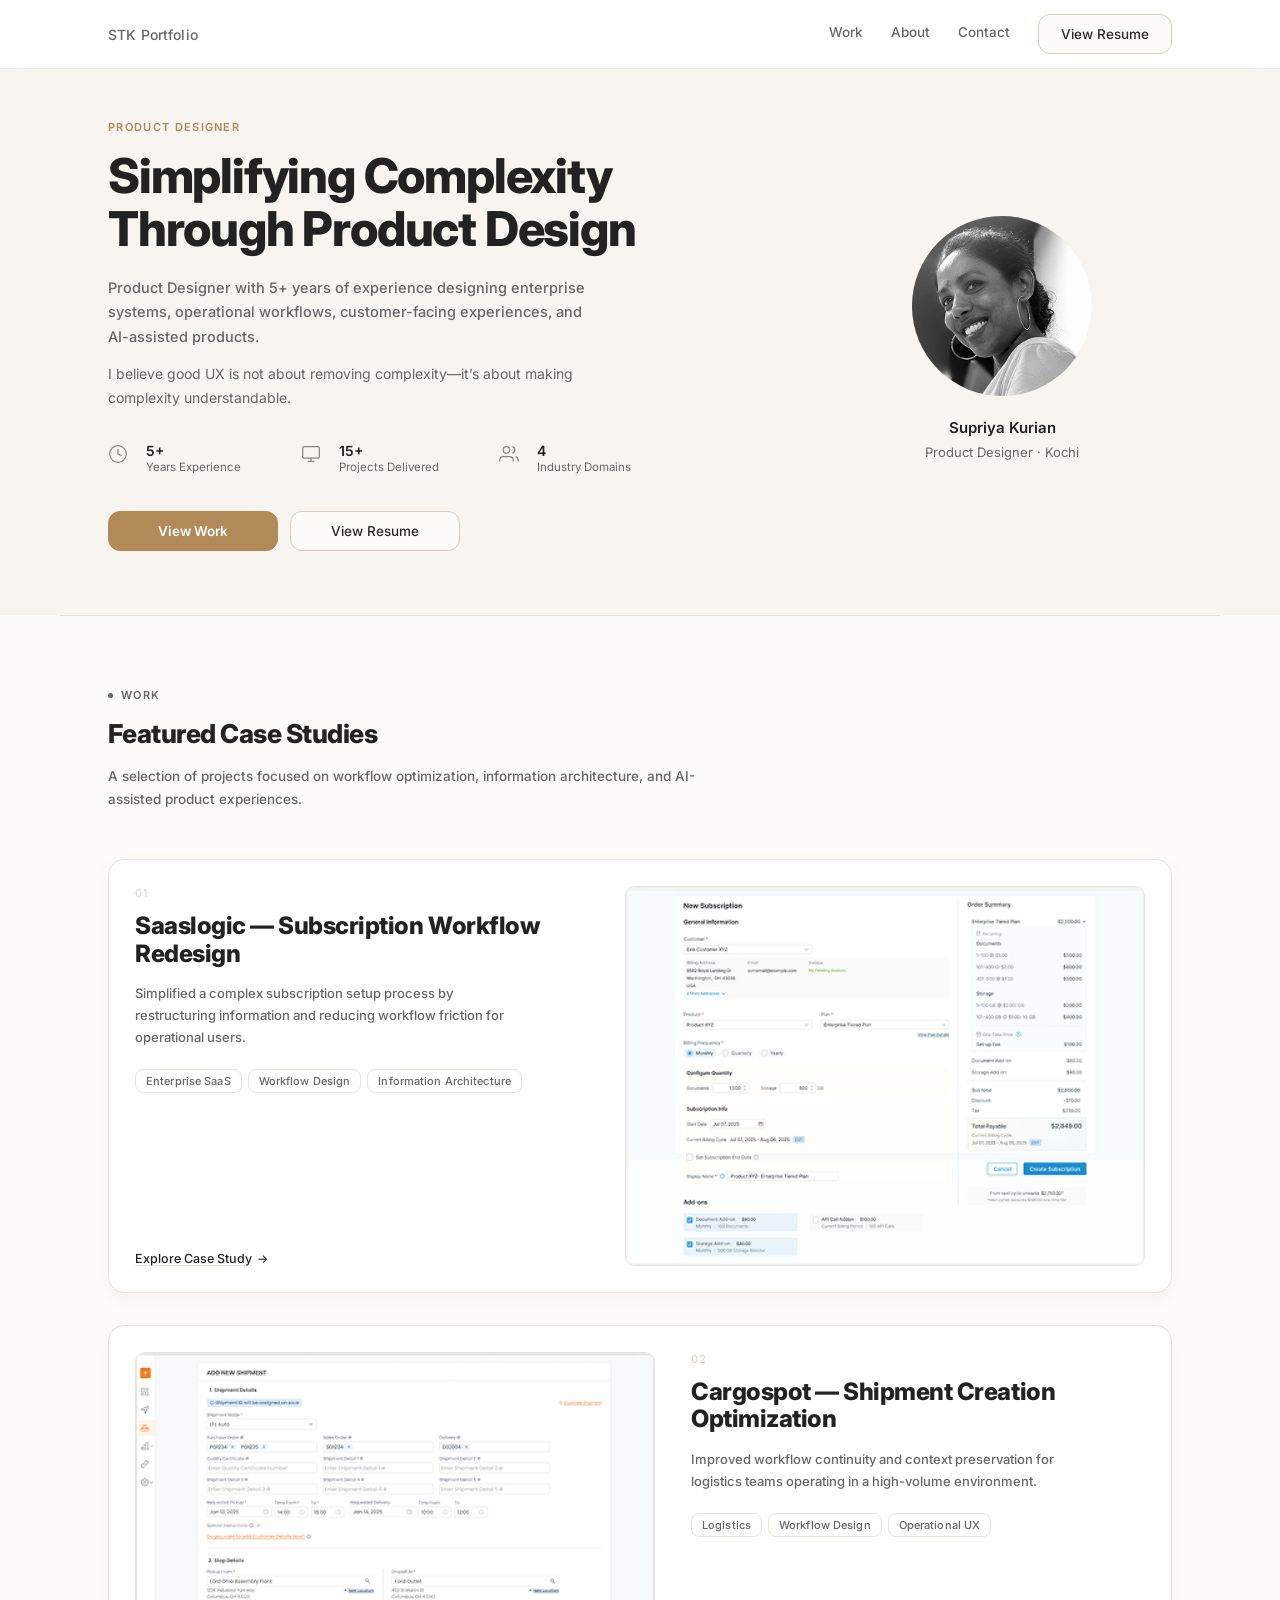
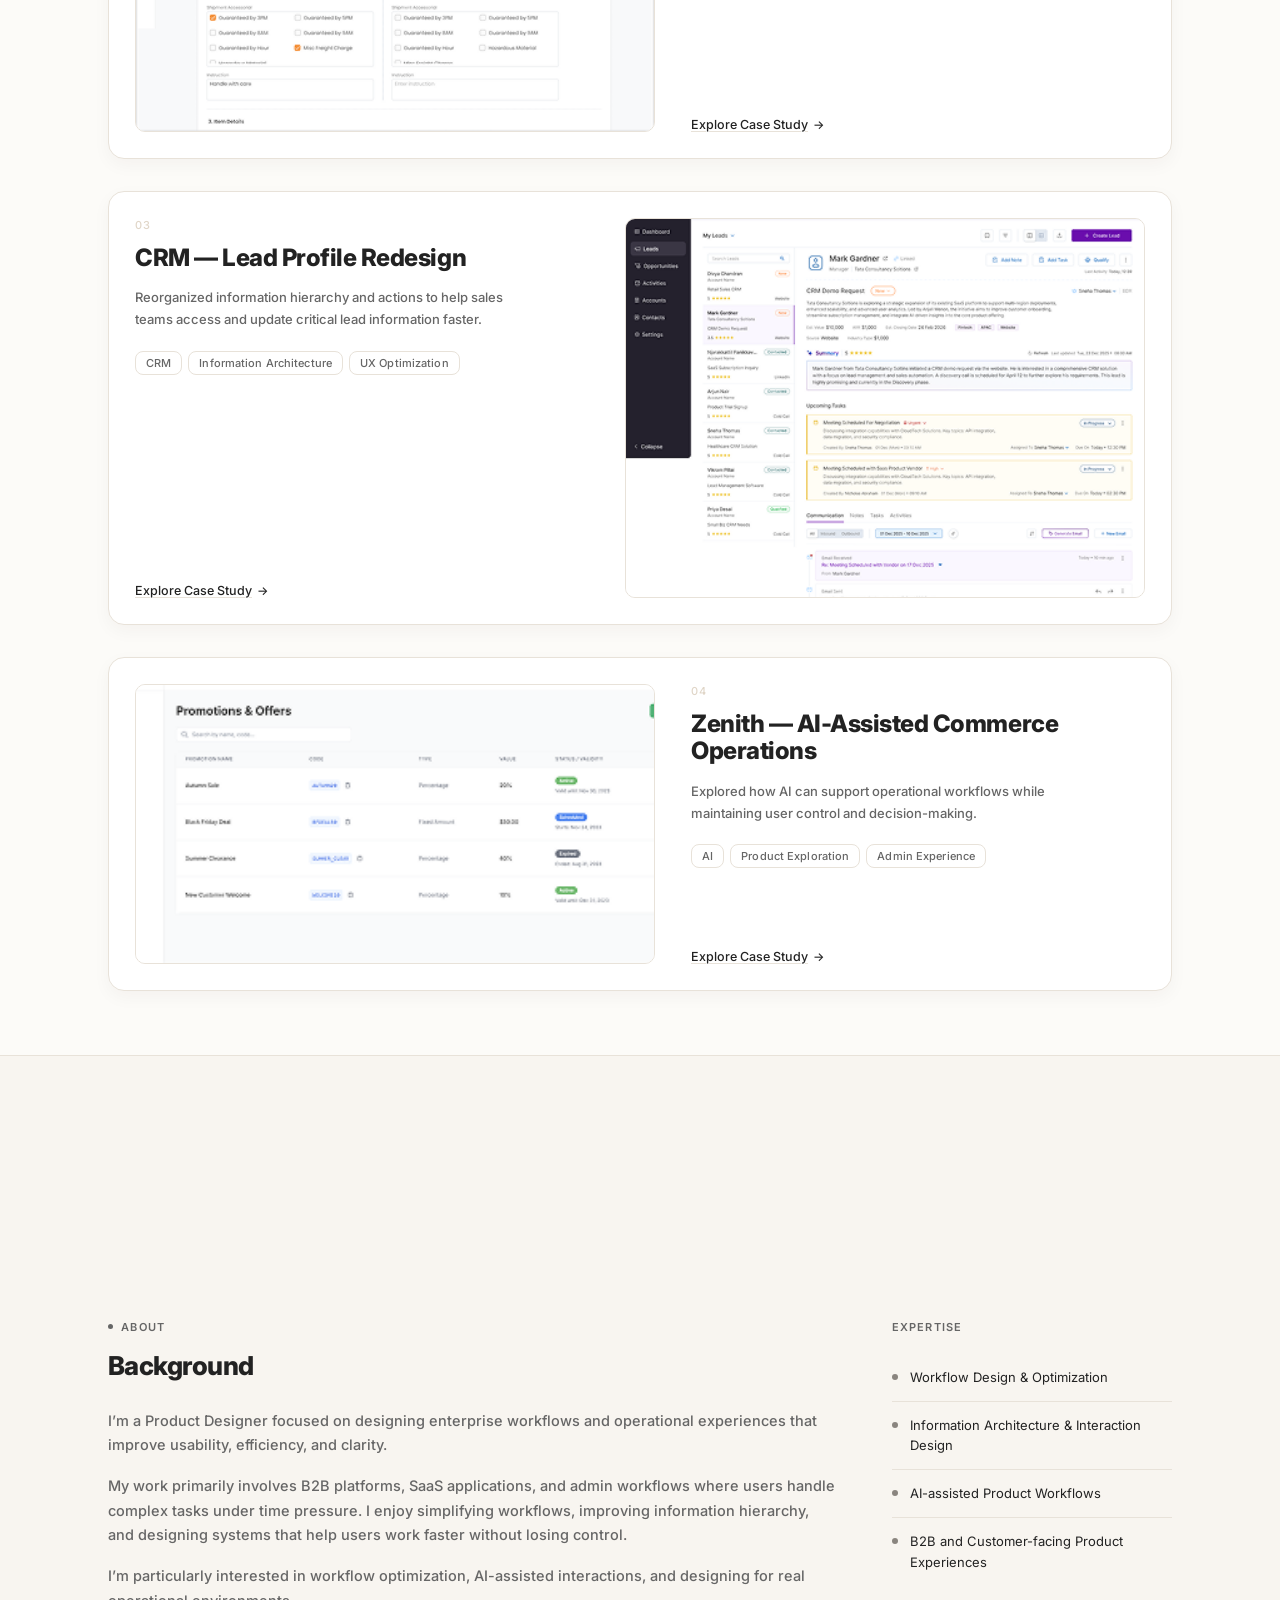
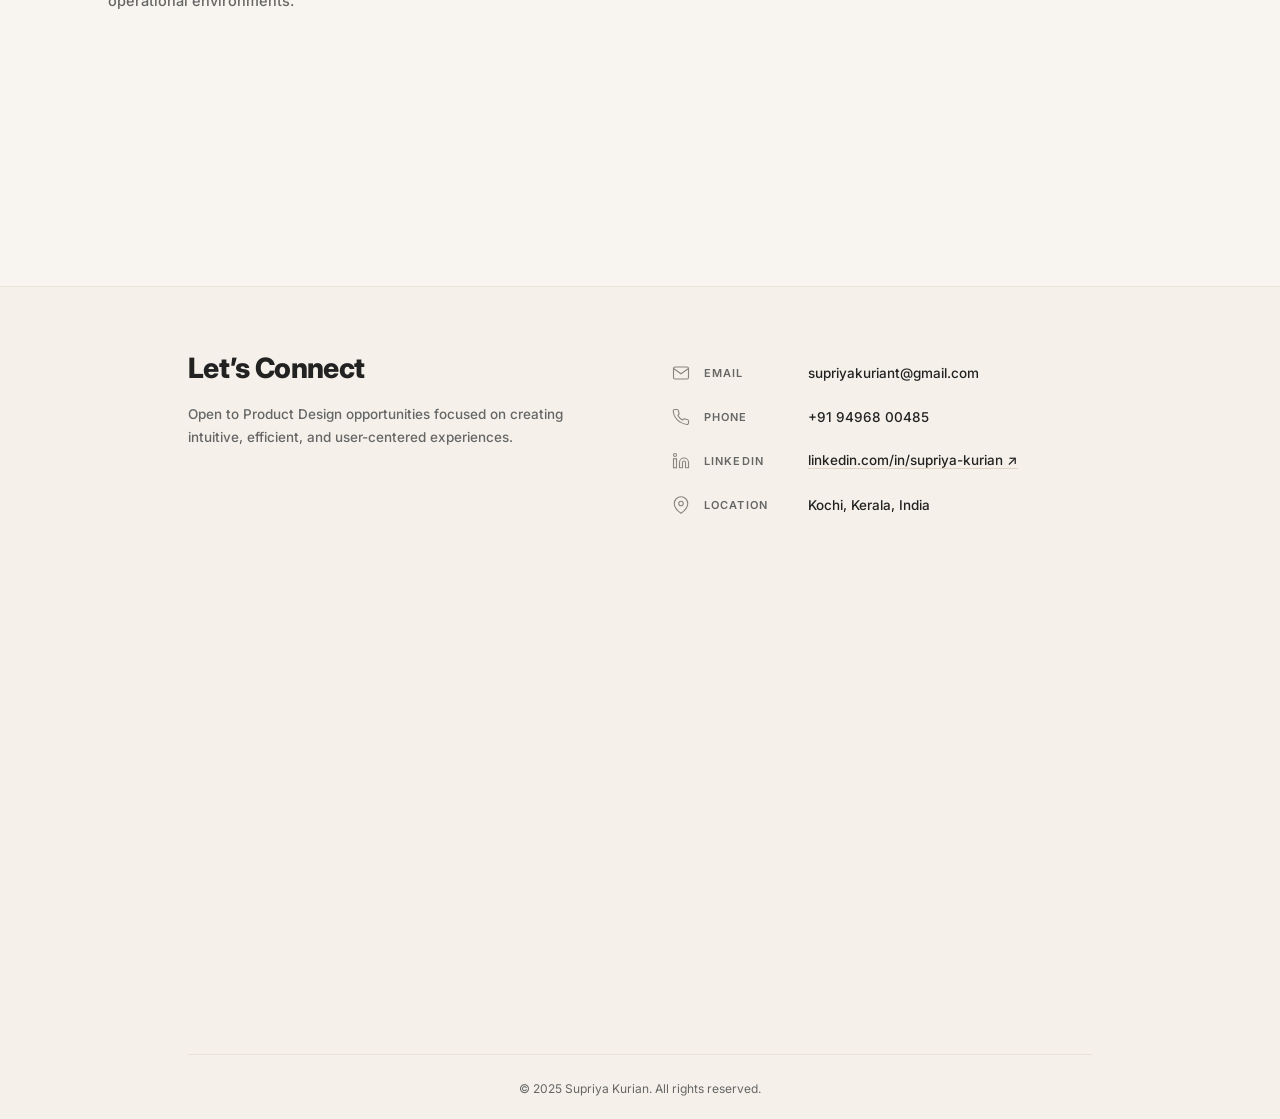
==== index.html @ cb1fcc2b "Add portfolio website" ====
<!DOCTYPE html>
<html lang="en">
<head>
<meta charset="UTF-8">
<meta name="viewport" content="width=device-width, initial-scale=1.0">
<title>Supriya Kurian — Product Designer</title>
<link rel="preconnect" href="https://fonts.googleapis.com">
<link href="https://fonts.googleapis.com/css2?family=Inter:wght@400;500;600;800&display=swap" rel="stylesheet">
<link rel="stylesheet" href="css/style.css">
</head>
<body>

<nav class="nav">
  <div class="container">
    <a class="nav-logo" href="/" style="text-decoration:none">STK Portfolio</a>
    <div class="nav-links">
      <a class="nav-link" href="#work">Work</a>
      <a class="nav-link" href="#about">About</a>
      <a class="nav-link" href="#contact">Contact</a>
      <a class="nav-resume" href="resume.html">View Resume</a>
    </div>
  </div>
</nav>

<section class="hero">
  <div class="container">
  <div class="hero-inner">

    <div class="hero-left">
      <p class="role-label">Product Designer</p>
      <h1 class="hero-name">Simplifying Complexity Through Product Design</h1>
      <p class="hero-intro">Product Designer with 5+ years of experience designing enterprise systems, operational workflows, customer-facing experiences, and AI-assisted products.</p>
      <p class="hero-philosophy">I believe good UX is not about removing complexity&mdash;it&rsquo;s about making complexity understandable.</p>
      <div class="stats-row">
        <div class="stat-item">
          <div class="stat-icon">
            <svg viewBox="0 0 24 24" fill="none" stroke="currentColor" stroke-width="1.5"><circle cx="12" cy="12" r="10"/><polyline points="12 6 12 12 16 14"/></svg>
          </div>
          <div class="stat-text">
            <span class="stat-num">5+</span>
            <span class="stat-label">Years Experience</span>
          </div>
        </div>
        <div class="stat-item">
          <div class="stat-icon">
            <svg viewBox="0 0 24 24" fill="none" stroke="currentColor" stroke-width="1.5"><rect x="2" y="3" width="20" height="14" rx="2"/><line x1="8" y1="21" x2="16" y2="21"/><line x1="12" y1="17" x2="12" y2="21"/></svg>
          </div>
          <div class="stat-text">
            <span class="stat-num">15+</span>
            <span class="stat-label">Projects Delivered</span>
          </div>
        </div>
        <div class="stat-item">
          <div class="stat-icon">
            <svg viewBox="0 0 24 24" fill="none" stroke="currentColor" stroke-width="1.5"><path d="M17 21v-2a4 4 0 0 0-4-4H5a4 4 0 0 0-4 4v2"/><circle cx="9" cy="7" r="4"/><path d="M23 21v-2a4 4 0 0 0-3-3.87"/><path d="M16 3.13a4 4 0 0 1 0 7.75"/></svg>
          </div>
          <div class="stat-text">
            <span class="stat-num">4</span>
            <span class="stat-label">Industry Domains</span>
          </div>
        </div>
      </div>
      <div class="ctas">
        <a class="cta-p" href="#work">View Work</a>
        <a class="cta-s" href="resume.html">View Resume</a>
      </div>
    </div>

    <div class="hero-right">
      <div class="portrait">
        <img src="assets/images/portrait.png" alt="Supriya Kurian">
      </div>
      <p class="id-name">Supriya Kurian</p>
      <p class="id-role">Product Designer · Kochi</p>
    </div>

  </div>
  </div>
</section>

<section class="sec container" id="work">
  <p class="sec-label-eyebrow reveal">Work</p>
  <h2 class="sec-label reveal" style="transition-delay:60ms">Featured Case Studies</h2>
  <p class="sec-desc reveal" style="transition-delay:120ms">A selection of projects focused on workflow optimization, information architecture, and AI-assisted product experiences.</p>

  <div class="projects">

    <article class="proj reveal">
      <div class="pcontent">
        <p class="p-num">01</p>
        <h3 class="p-name">Saaslogic — Subscription Workflow Redesign</h3>
        <p class="p-desc">Simplified a complex subscription setup process by restructuring information and reducing workflow friction for operational users.</p>
        <div class="p-tags">
          <span class="tag">Enterprise SaaS</span>
          <span class="tag">Workflow Design</span>
          <span class="tag">Information Architecture</span>
        </div>
        <a class="p-link proj-link" href="saaslogic.html"><span class="p-link-text">Explore Case Study</span><span class="p-link-arr">→</span></a>
      </div>
      <div class="pvisual">
        <img class="pv-img" src="assets/images/saaslogic-thumb.png" alt="Saaslogic subscription workflow screen">
      </div>
    </article>

    <article class="proj proj-alt reveal">
      <div class="pcontent">
        <p class="p-num">02</p>
        <h3 class="p-name">Cargospot — Shipment Creation Optimization</h3>
        <p class="p-desc">Improved workflow continuity and context preservation for logistics teams operating in a high-volume environment.</p>
        <div class="p-tags">
          <span class="tag">Logistics</span>
          <span class="tag">Workflow Design</span>
          <span class="tag">Operational UX</span>
        </div>
        <a class="p-link proj-link" href="cargospot.html"><span class="p-link-text">Explore Case Study</span><span class="p-link-arr">→</span></a>
      </div>
      <div class="pvisual">
        <img class="pv-img" src="assets/images/cargospot-thumb.png" alt="Cargospot shipment creation screen">
      </div>
    </article>

    <article class="proj reveal">
      <div class="pcontent">
        <p class="p-num">03</p>
        <h3 class="p-name">CRM — Lead Profile Redesign</h3>
        <p class="p-desc">Reorganized information hierarchy and actions to help sales teams access and update critical lead information faster.</p>
        <div class="p-tags">
          <span class="tag">CRM</span>
          <span class="tag">Information Architecture</span>
          <span class="tag">UX Optimization</span>
        </div>
        <a class="p-link proj-link" href="crm.html"><span class="p-link-text">Explore Case Study</span><span class="p-link-arr">→</span></a>
      </div>
      <div class="pvisual">
        <img class="pv-img" src="assets/images/crm-thumb.png" alt="CRM lead profile screen">
      </div>
    </article>

    <article class="proj proj-alt reveal">
      <div class="pcontent">
        <p class="p-num">04</p>
        <h3 class="p-name">Zenith — AI-Assisted Commerce Operations</h3>
        <p class="p-desc">Explored how AI can support operational workflows while maintaining user control and decision-making.</p>
        <div class="p-tags">
          <span class="tag">AI</span>
          <span class="tag">Product Exploration</span>
          <span class="tag">Admin Experience</span>
        </div>
        <a class="p-link proj-link" href="zenith.html"><span class="p-link-text">Explore Case Study</span><span class="p-link-arr">→</span></a>
      </div>
      <div class="pvisual">
        <img class="pv-img" src="assets/images/zenith-thumb.png" alt="Zenith promotions and offers screen">
      </div>
    </article>

  </div>
</section>


<section class="about-sec" id="about">
  <div class="about-inner container">
    <div class="about-grid">
      <div class="about-left">
        <p class="sec-label-eyebrow reveal">About</p>
        <h2 class="about-heading reveal" style="transition-delay:60ms">Background</h2>
        <p class="about-bio reveal" style="transition-delay:130ms">I&rsquo;m a Product Designer focused on designing enterprise workflows and operational experiences that improve usability, efficiency, and clarity.</p>
        <p class="about-bio reveal" style="transition-delay:180ms">My work primarily involves B2B platforms, SaaS applications, and admin workflows where users handle complex tasks under time pressure. I enjoy simplifying workflows, improving information hierarchy, and designing systems that help users work faster without losing control.</p>
        <p class="about-bio reveal" style="transition-delay:230ms">I&rsquo;m particularly interested in workflow optimization, AI-assisted interactions, and designing for real operational environments.</p>
      </div>
      <div class="about-right">
        <p class="about-skills-label reveal" style="transition-delay:290ms">Expertise</p>
        <ul class="about-skills">
          <li class="about-skill-item reveal" style="transition-delay:330ms">
            <span class="skill-dot"></span>
            <span>Workflow Design &amp; Optimization</span>
          </li>
          <li class="about-skill-item reveal" style="transition-delay:370ms">
            <span class="skill-dot"></span>
            <span>Information Architecture &amp; Interaction Design</span>
          </li>
          <li class="about-skill-item reveal" style="transition-delay:410ms">
            <span class="skill-dot"></span>
            <span>AI-assisted Product Workflows</span>
          </li>
          <li class="about-skill-item reveal" style="transition-delay:450ms">
            <span class="skill-dot"></span>
            <span>B2B and Customer-facing Product Experiences</span>
          </li>
        </ul>
      </div>
    </div>
  </div>
</section>

<section class="contact-sec" id="contact">
  <div class="contact-inner container">
    <div class="contact-grid">
      <div>
        <h2 class="contact-heading reveal">Let&rsquo;s Connect</h2>
        <p class="contact-text reveal" style="transition-delay:70ms">Open to Product Design opportunities focused on creating intuitive, efficient, and user-centered experiences.</p>
      </div>
      <div class="contact-list">
        <div class="contact-item reveal" style="transition-delay:150ms">
          <svg class="contact-icon" viewBox="0 0 24 24" fill="none" stroke="currentColor" stroke-width="1.5"><rect x="2" y="4" width="20" height="16" rx="2"/><path d="M2 6l10 7L22 6"/></svg>
          <span class="contact-label">Email</span>
          <span class="contact-value">supriyakuriant@gmail.com</span>
        </div>
        <div class="contact-item reveal" style="transition-delay:190ms">
          <svg class="contact-icon" viewBox="0 0 24 24" fill="none" stroke="currentColor" stroke-width="1.5"><path d="M22 16.92v3a2 2 0 0 1-2.18 2 19.79 19.79 0 0 1-8.63-3.07A19.5 19.5 0 0 1 4.69 13a19.79 19.79 0 0 1-3.07-8.67A2 2 0 0 1 3.6 2h3a2 2 0 0 1 2 1.72c.127.96.361 1.903.7 2.81a2 2 0 0 1-.45 2.11L7.91 9.91a16 16 0 0 0 6.18 6.18l.92-.92a2 2 0 0 1 2.11-.45c.907.339 1.85.573 2.81.7A2 2 0 0 1 22 17z"/></svg>
          <span class="contact-label">Phone</span>
          <span class="contact-value">+91 94968 00485</span>
        </div>
        <div class="contact-item reveal" style="transition-delay:230ms">
          <svg class="contact-icon" viewBox="0 0 24 24" fill="none" stroke="currentColor" stroke-width="1.5"><path d="M16 8a6 6 0 0 1 6 6v7h-4v-7a2 2 0 0 0-2-2 2 2 0 0 0-2 2v7h-4v-7a6 6 0 0 1 6-6z"/><rect x="2" y="9" width="4" height="12"/><circle cx="4" cy="4" r="2"/></svg>
          <span class="contact-label">LinkedIn</span>
          <a class="contact-link" href="https://www.linkedin.com/in/supriya-kurian-8a3241125/" target="_blank">linkedin.com/in/supriya-kurian <span aria-hidden="true">↗</span></a>
        </div>
        <div class="contact-item reveal" style="transition-delay:270ms">
          <svg class="contact-icon" viewBox="0 0 24 24" fill="none" stroke="currentColor" stroke-width="1.5"><path d="M21 10c0 7-9 13-9 13s-9-6-9-13a9 9 0 0 1 18 0z"/><circle cx="12" cy="10" r="3"/></svg>
          <span class="contact-label">Location</span>
          <span class="contact-value">Kochi, Kerala, India</span>
        </div>
      </div>
    </div>
    <div class="contact-footer">
      <span>&copy; 2025 Supriya Kurian. All rights reserved.</span>
    </div>
  </div>
</section>

<script>
(function(){
  var NAV_H = 68;
  var nav = document.querySelector('.nav');
  var navLinks = Array.prototype.slice.call(document.querySelectorAll('.nav-link'));
  var sectionIds = ['work','about','contact'];
  var sections = sectionIds.map(function(id){return document.getElementById(id)}).filter(Boolean);

  function easeInOutQuad(t){ return t < 0.5 ? 2*t*t : -1 + (4 - 2*t)*t; }

  function smoothScrollTo(target, duration){
    var startY = window.pageYOffset;
    var targetY = target.getBoundingClientRect().top + startY - NAV_H;
    if(targetY < 0) targetY = 0;
    var startTime = null;
    function step(timestamp){
      if(!startTime) startTime = timestamp;
      var progress = Math.min((timestamp - startTime) / duration, 1);
      window.scrollTo(0, startY + (targetY - startY) * easeInOutQuad(progress));
      if(progress < 1) requestAnimationFrame(step);
    }
    requestAnimationFrame(step);
  }

  navLinks.forEach(function(link){
    link.addEventListener('click', function(e){
      var href = link.getAttribute('href');
      if(href && href.charAt(0) === '#'){
        var target = document.getElementById(href.slice(1));
        if(target){
          e.preventDefault();
          smoothScrollTo(target, 500);
          history.pushState(null, '', href);
        }
      }
    });
  });

  /* Active section: last section whose top is above the 35% trigger point */
  function updateActive(){
    var scrollY = window.scrollY;
    var triggerY = scrollY + NAV_H + (window.innerHeight - NAV_H) * 0.35;
    var current = null;
    for(var i = 0; i < sections.length; i++){
      var top = sections[i].getBoundingClientRect().top + scrollY;
      if(top <= triggerY) current = sectionIds[i];
    }
    navLinks.forEach(function(link){
      link.classList.toggle('active', !!current && link.getAttribute('href') === '#' + current);
    });
  }

  function onScroll(){
    nav.classList.toggle('scrolled', window.scrollY > 4);
    updateActive();
  }
  window.addEventListener('scroll', onScroll, {passive:true});
  updateActive();
  onScroll();
})();

(function(){
  if(!window.IntersectionObserver) return;
  if(window.matchMedia('(prefers-reduced-motion: reduce)').matches) return;
  var obs = new IntersectionObserver(function(entries){
    entries.forEach(function(e){
      if(e.isIntersecting){
        e.target.classList.add('revealed');
        obs.unobserve(e.target);
      }
    });
  },{threshold:0.08,rootMargin:'0px 0px -24px 0px'});
  document.querySelectorAll('.reveal').forEach(function(el){ obs.observe(el); });
})();
</script>
</body>
</html>
---- css/style.css ----
:root{
  --bg:#FCFBF8;
  --hero-bg:#F8F5F0;
  --card:#FFFFFF;
  --accent:#B28A58;
  --accent-text:#8B6238;
  --accent-bg:#EFE7DD;
  --text:#222222;
  --text-secondary:#666666;
  --border:#E8E2D9;
  --btn-primary:#2C2A28;
  --btn-primary-hover:#3A3734;
  --btn-secondary-border:#E0D6C8;
  --btn-secondary-hover:#F8F5F0;
  --contact-bg:#F5F1EA;
  --icon-neutral:#8A857F;
  --link-default:#444444;
}

*,*::before,*::after{box-sizing:border-box;margin:0;padding:0}
html{scroll-behavior:auto}
body{padding-top:68px}
html,body{height:100%;background:var(--bg);font-family:'Inter',system-ui,sans-serif;color:var(--text);-webkit-font-smoothing:antialiased}

/* NAV */
.nav{
  position:fixed;top:0;left:0;right:0;z-index:100;
  background:rgba(255,255,255,.82);
  backdrop-filter:blur(10px);
  -webkit-backdrop-filter:blur(10px);
  box-shadow:0 1px 0 rgba(40,35,30,.03);
  height:68px;display:flex;align-items:center;
  transition:box-shadow 200ms ease;
}
.container{
  max-width:1160px;margin:0 auto;
  padding-left:48px;padding-right:48px;
}
.nav .container{
  display:flex;align-items:center;justify-content:space-between;
  width:100%;
}
.nav.scrolled{
  box-shadow:0 2px 14px rgba(40,35,30,.05);
}
.nav-logo{
  font-size:14px;font-weight:500;color:var(--text-secondary);
  letter-spacing:0.01em;
}
.nav-links{display:flex;align-items:center;gap:28px}
.nav-link{
  position:relative;
  font-size:13.5px;font-weight:500;color:var(--text-secondary);
  text-decoration:none;cursor:pointer;
  padding-bottom:4px;
  transition:color 200ms ease;
}
.nav-link::after{
  content:'';position:absolute;left:0;right:0;bottom:0;
  height:2px;background:var(--accent);
  transform:scaleX(0);transform-origin:left;
  transition:transform 200ms ease;
}
.nav-link:hover{color:var(--text)}
.nav-link:hover::after{transform:scaleX(1)}
.nav-link.active{color:var(--accent-text);font-weight:600}
.nav-link.active::after{transform:scaleX(1)}
.nav-resume{
  font-size:13.5px;font-weight:500;color:#2C2A28;
  background:#FCFBF8;
  padding:11px 22px;
  border:1.5px solid #D8CCBA;
  border-radius:12px;
  cursor:pointer;
  text-decoration:none;
  transition:all 180ms ease;
  white-space:nowrap;
}
.nav-resume:hover{background:#F4EEE6;border-color:#B28A58;color:#2C2A28}

/* HERO */
.hero{
  padding-top:52px;padding-bottom:64px;
  background:var(--hero-bg);
}
.hero-inner{
  display:grid;
  grid-template-columns:1fr 340px;
  gap:72px;
  align-items:center;
}
.hero-left{min-width:0}

.role-label{
  font-size:11px;font-weight:600;color:var(--accent);
  letter-spacing:.12em;text-transform:uppercase;
  margin-bottom:16px;
}
.hero-name{
  font-family:'Inter',system-ui;
  font-size:48px;font-weight:800;color:var(--text);
  letter-spacing:-0.025em;line-height:1.1;
  margin-bottom:20px;
}
.hero-desc{
  font-size:14px;font-weight:400;color:var(--text-secondary);
  line-height:1.75;margin-bottom:0;max-width:540px;
}
.hero-intro{
  font-size:14.5px;font-weight:500;color:var(--text-secondary);
  line-height:1.7;margin-bottom:12px;max-width:480px;
}
.hero-philosophy{
  font-size:14px;font-weight:400;color:var(--text-secondary);
  line-height:1.75;margin-bottom:32px;max-width:480px;
}

.stats-row{
  display:flex;align-items:center;gap:60px;
  margin-bottom:36px;
  flex-wrap:wrap;
}
.stat-item{
  display:flex;align-items:flex-start;gap:18px;
}
.stat-icon{
  width:20px;height:20px;
  display:flex;align-items:center;justify-content:center;
  flex-shrink:0;color:var(--icon-neutral);
  margin-top:1px;
}
.stat-icon svg{width:20px;height:20px}
.stat-text{display:flex;flex-direction:column;gap:2px}
.stat-num{font-size:14px;font-weight:600;color:var(--text);line-height:1.2}
.stat-label{font-size:11.5px;font-weight:400;color:var(--text-secondary);line-height:1.2}

.ctas{display:flex;align-items:center;gap:12px}
.cta-p{
  font-size:13.5px;font-weight:600;color:#fff;
  background:var(--accent);padding:11px 22px;
  min-width:170px;text-align:center;
  border-radius:12px;border:1px solid var(--accent);
  cursor:pointer;transition:all 200ms ease;
  font-family:'Inter',system-ui;
  text-decoration:none;display:inline-block;
}
.cta-p:hover{background:#9B7547;border-color:#9B7547;transform:translateY(-1px)}
.cta-s{
  font-size:13.5px;font-weight:500;color:var(--btn-primary);
  background:var(--bg);padding:11px 22px;
  min-width:170px;text-align:center;
  border-radius:12px;border:1.5px solid #D8CCBA;
  cursor:pointer;transition:all 200ms ease;
  font-family:'Inter',system-ui;
  text-decoration:none;display:inline-block;
}
.cta-s:hover{background:#F4EEE6;border-color:var(--accent)}

.hero-right{
  display:flex;flex-direction:column;align-items:center;
  padding-top:4px;
}
.portrait{
  width:180px;height:180px;
  border-radius:50%;
  overflow:hidden;
  background:var(--accent-bg);
  margin-bottom:22px;
  flex-shrink:0;
}
.portrait img{
  width:100%;height:100%;
  object-fit:cover;
  object-position:center 18%;
  display:block;
}
.id-name{
  font-size:15px;font-weight:600;
  color:var(--text);text-align:center;
  margin-bottom:7px;
}
.id-role{
  font-size:13px;font-weight:400;
  color:var(--text-secondary);text-align:center;
}

/* FEATURED CASE STUDIES */
.sec{
  padding-top:72px;padding-bottom:64px;
  background:var(--bg);
  border-top:1px solid var(--border);
  scroll-margin-top:68px;
}
.sec-label-eyebrow{
  display:flex;align-items:center;gap:8px;
  font-size:11px;font-weight:600;color:var(--text-secondary);
  letter-spacing:.12em;text-transform:uppercase;
  margin-bottom:16px;
}
.sec-label-eyebrow::before{
  content:'';width:5px;height:5px;border-radius:50%;
  background:var(--text-secondary);display:inline-block;flex-shrink:0;
}
.sec-label{
  font-family:'Inter',system-ui;
  font-size:26px;font-weight:800;color:var(--text);
  letter-spacing:-0.02em;margin-bottom:16px;
}
.sec-desc{
  font-size:13.5px;font-weight:500;color:var(--text-secondary);
  line-height:1.7;margin-bottom:48px;max-width:620px;
}

.projects{display:flex;flex-direction:column;gap:32px}

.proj{
  display:grid;
  grid-template-columns:1fr 520px;
  gap:36px;
  align-items:stretch;
  padding:26px;
  background:var(--card);
  border:1px solid var(--border);
  border-radius:16px;
  box-shadow:0 6px 18px rgba(40,35,30,.04);
  cursor:pointer;
  transition:all 200ms ease;
  position:relative;
}
.proj-link::before{
  content:"";
  position:absolute;
  inset:0;
  z-index:1;
  border-radius:16px;
}
.proj:hover{transform:translateY(-2px);box-shadow:0 12px 32px rgba(40,35,30,.10);border-color:var(--btn-secondary-border);background:#FEFCF9}
.proj:hover .pv-img{transform:scale(1.018);filter:brightness(1.02)}
.proj:hover .p-link{color:var(--accent-text)}
.proj:hover .p-link-arr{transform:translateX(2px)}
.proj:hover .p-link-text{text-decoration-color:var(--accent-text)}

.pcontent{display:flex;flex-direction:column;height:100%}
.p-num{
  font-size:11px;font-weight:500;color:var(--btn-secondary-border);
  letter-spacing:.06em;margin-bottom:12px;
}
.p-name{
  font-family:'Inter',system-ui;
  font-size:24px;font-weight:800;color:var(--text);
  letter-spacing:-0.02em;line-height:1.15;
  margin-bottom:16px;
}
.p-desc{
  font-size:13px;font-weight:500;color:var(--text-secondary);
  line-height:1.68;margin-bottom:20px;max-width:400px;
}
.p-tags{display:flex;align-items:center;flex-wrap:wrap;gap:6px;margin-bottom:0}
.tag{
  font-size:11px;font-weight:500;color:var(--text-secondary);
  background:transparent;border:1px solid var(--border);
  padding:4px 10px;border-radius:8px;letter-spacing:.01em;
}
.p-link{
  font-size:12.5px;font-weight:500;color:var(--text);
  display:inline-flex;align-items:center;gap:5px;
  transition:color 180ms ease;
  text-decoration:none;
  margin-top:auto;padding-top:28px;
}
.p-link-arr{display:inline-block;transition:transform 200ms ease;font-size:12px}
.p-link-text{
  text-decoration:underline;
  text-decoration-color:var(--border);
  text-underline-offset:2px;
  text-decoration-thickness:1px;
  transition:text-decoration-color 180ms ease;
}

.pvisual{
  width:100%;height:100%;
  min-height:280px;
  border-radius:10px;
  overflow:hidden;
  border:1px solid var(--border);
}
.pv-img{
  width:100%;height:100%;
  display:block;
  object-fit:cover;
  object-position:top center;
  transition:transform 400ms ease;
}

/* Alternating card layout — image left on even cards */
.proj-alt{grid-template-columns:520px 1fr}
.proj-alt .pvisual{order:-1}


/* ABOUT */
.about-sec{
  background:var(--hero-bg);
  border-top:1px solid var(--border);
  border-bottom:1px solid var(--border);
  min-height:calc(100vh - 68px);
  min-height:calc(100svh - 68px);
  display:flex;flex-direction:column;justify-content:center;
  scroll-margin-top:68px;
}
.about-inner{
  padding-top:40px;padding-bottom:48px;
  width:100%;
}
.about-grid{
  display:grid;
  grid-template-columns:1fr 280px;
  gap:56px;
  align-items:start;
}
.about-heading{
  font-family:'Inter',system-ui;
  font-size:26px;font-weight:800;color:var(--text);
  letter-spacing:-0.02em;
  margin-bottom:28px;margin-top:12px;
}
.about-bio{
  font-size:14.5px;font-weight:500;color:var(--text-secondary);
  line-height:1.7;margin-bottom:16px;
}
.about-bio:last-child{margin-bottom:0}
.about-right{
  background:transparent;
  border:none;
  border-radius:0;
  padding:0;
  box-shadow:none;
}
.about-skills-label{
  font-size:11px;font-weight:600;color:var(--text-secondary);
  letter-spacing:.1em;text-transform:uppercase;
  margin-bottom:20px;
}
.about-skills{list-style:none;display:flex;flex-direction:column;gap:0}
.about-skill-item{
  display:flex;align-items:flex-start;gap:12px;
  font-size:13px;font-weight:400;color:var(--text);
  line-height:1.6;
  padding:13px 0;
  border-bottom:1px solid var(--border);
}
.about-skill-item:last-child{border-bottom:none;padding-bottom:0}
.skill-dot{
  width:6px;height:6px;border-radius:50%;
  background:var(--icon-neutral);flex-shrink:0;
  margin-top:7px;
}
/* CONTACT */
.contact-sec{
  background:var(--contact-bg);
  color:var(--text);
  min-height:calc(100vh - 68px);
  min-height:calc(100svh - 68px);
  display:flex;flex-direction:column;
  scroll-margin-top:68px;
}
.contact-inner{
  flex:1;display:flex;flex-direction:column;
  padding-top:64px;padding-bottom:0;
}
.contact-grid{
  flex:1;
  display:grid;
  grid-template-columns:1fr 1fr;
  gap:64px;
  align-items:start;
  padding-bottom:40px;
}
.contact-heading{
  font-family:'Inter',system-ui;
  font-size:28px;font-weight:800;color:var(--text);
  letter-spacing:-0.02em;margin-bottom:18px;
}
.contact-text{
  font-size:13.5px;font-weight:500;color:var(--text-secondary);
  line-height:1.7;max-width:420px;
}
.contact-list{
  display:flex;flex-direction:column;
}
.contact-item{
  display:flex;align-items:center;gap:14px;
  padding:13px 0;
}
.contact-icon{
  width:18px;height:18px;
  color:var(--icon-neutral);
  flex-shrink:0;
  transition:color 180ms ease;
}
.contact-item:has(.contact-link:hover) .contact-icon{color:var(--accent-text)}
.contact-label{
  font-size:11px;font-weight:600;color:var(--text-secondary);
  letter-spacing:.1em;text-transform:uppercase;
  width:90px;flex-shrink:0;
}
.contact-value{
  font-size:13.5px;font-weight:500;color:var(--text);
}
.contact-link{
  font-size:13.5px;font-weight:500;color:var(--text);
  text-decoration:none;
  display:inline-flex;align-items:center;gap:4px;
  border-bottom:1px solid var(--btn-secondary-border);
  transition:color 180ms ease,border-color 180ms ease;
}
.contact-link:hover{color:var(--accent-text);border-bottom-color:var(--accent-text)}
.contact-footer{
  border-top:1px solid var(--border);
  padding:22px 0;
  text-align:center;
}
.contact-footer span{
  font-size:12px;font-weight:400;color:var(--text-secondary);
}

/* SCROLL REVEAL */
.reveal{
  opacity:0;
  transform:translateY(16px);
  transition:opacity 250ms ease-out, transform 250ms ease-out;
}
.revealed{
  opacity:1;
  transform:translateY(0);
}
.about-sec .reveal,.contact-sec .reveal{
  transition-duration:500ms;
}
@media (prefers-reduced-motion: reduce){
  .reveal,.revealed{opacity:1;transform:none;transition:none}
}

/* RESPONSIVE */

/* ── Tablet only (769px–1024px) ── */
@media (min-width:769px) and (max-width:1024px){
  .hero-inner{grid-template-columns:1fr 260px;gap:40px}
  .portrait{width:150px;height:150px}
  .proj{grid-template-columns:1fr 360px;gap:24px}
  .proj-alt{grid-template-columns:360px 1fr}
  .about-grid{grid-template-columns:1fr 240px}
}

/* ── Mobile + tablet stacking (≤768px) ── */
@media (max-width:768px){
  .container{padding-left:20px;padding-right:20px}
  .hero{padding-top:40px;padding-bottom:52px}
  .hero-inner{grid-template-columns:1fr;gap:28px}
  .hero-right{order:-1}
  .proj,.proj-alt{grid-template-columns:1fr;gap:16px;padding:20px}
  .proj-alt .pvisual{order:0}
  .pvisual{min-height:220px}
  .about-grid{grid-template-columns:1fr;gap:32px}
  .about-right{margin-top:0}
  .contact-grid{grid-template-columns:1fr;gap:28px}
  .sec{padding-top:40px;padding-bottom:48px}
  .about-inner{padding-top:28px;padding-bottom:40px}
  .contact-inner{padding-top:48px}
}

/* ── Phone (≤600px) ── */
@media (max-width:600px){
  /* Navigation — hide section links, keep logo + View Resume */
  .nav-logo{white-space:nowrap;flex-shrink:0}
  .nav-links .nav-link{display:none}
  .nav-links{gap:0}
  .nav-resume{font-size:12px;padding:7px 13px;border-radius:10px;white-space:nowrap}

  /* Hero */
  .hero{padding-top:28px;padding-bottom:40px}
  .hero-inner{gap:20px}
  .hero-name{font-size:32px;margin-bottom:16px}
  .portrait{width:130px;height:130px;margin-bottom:12px}
  .id-name{font-size:13.5px}
  .id-role{font-size:12px}
  .hero-intro{font-size:14px;margin-bottom:10px}
  .hero-philosophy{font-size:13.5px;margin-bottom:20px}

  /* Stats — hide icons, fix 3-across layout */
  .stat-icon{display:none}
  .stats-row{gap:0;flex-wrap:nowrap;margin-bottom:24px}
  .stat-item{flex:1;flex-direction:column;gap:3px;min-width:0}
  .stat-num{font-size:17px}
  .stat-label{font-size:10.5px;line-height:1.3}

  /* CTAs — equal width, full stretch */
  .ctas{gap:8px}
  .cta-p,.cta-s{min-width:0;flex:1;font-size:13px;padding:11px 12px;text-align:center}

  /* Work section */
  .sec{padding-top:36px;padding-bottom:40px}
  .sec-label{font-size:22px}
  .sec-desc{font-size:13px;margin-bottom:28px}
  .projects{gap:16px}

  /* Project cards */
  .proj,.proj-alt{padding:16px;border-radius:12px;gap:14px}
  .p-name{font-size:19px}
  .p-desc{font-size:12.5px;margin-bottom:14px}
  .pvisual{min-height:180px;border-radius:8px}
  .p-link{padding-top:18px;font-size:12px}

  /* About */
  .about-sec{min-height:0;display:block}
  .about-inner{padding-top:48px;padding-bottom:52px}
  .about-heading{font-size:22px;margin-bottom:18px;margin-top:8px}
  .about-bio{font-size:13.5px}
  .about-skill-item{font-size:12.5px}

  /* Contact */
  .contact-sec{min-height:0}
  .contact-inner{padding-top:48px;padding-bottom:0}
  .contact-heading{font-size:24px;margin-bottom:14px}
  .contact-text{font-size:13px}
  .contact-label{font-size:10px;width:72px}
  .contact-value,.contact-link{font-size:13px}
  .contact-item{gap:10px;padding:11px 0}
}
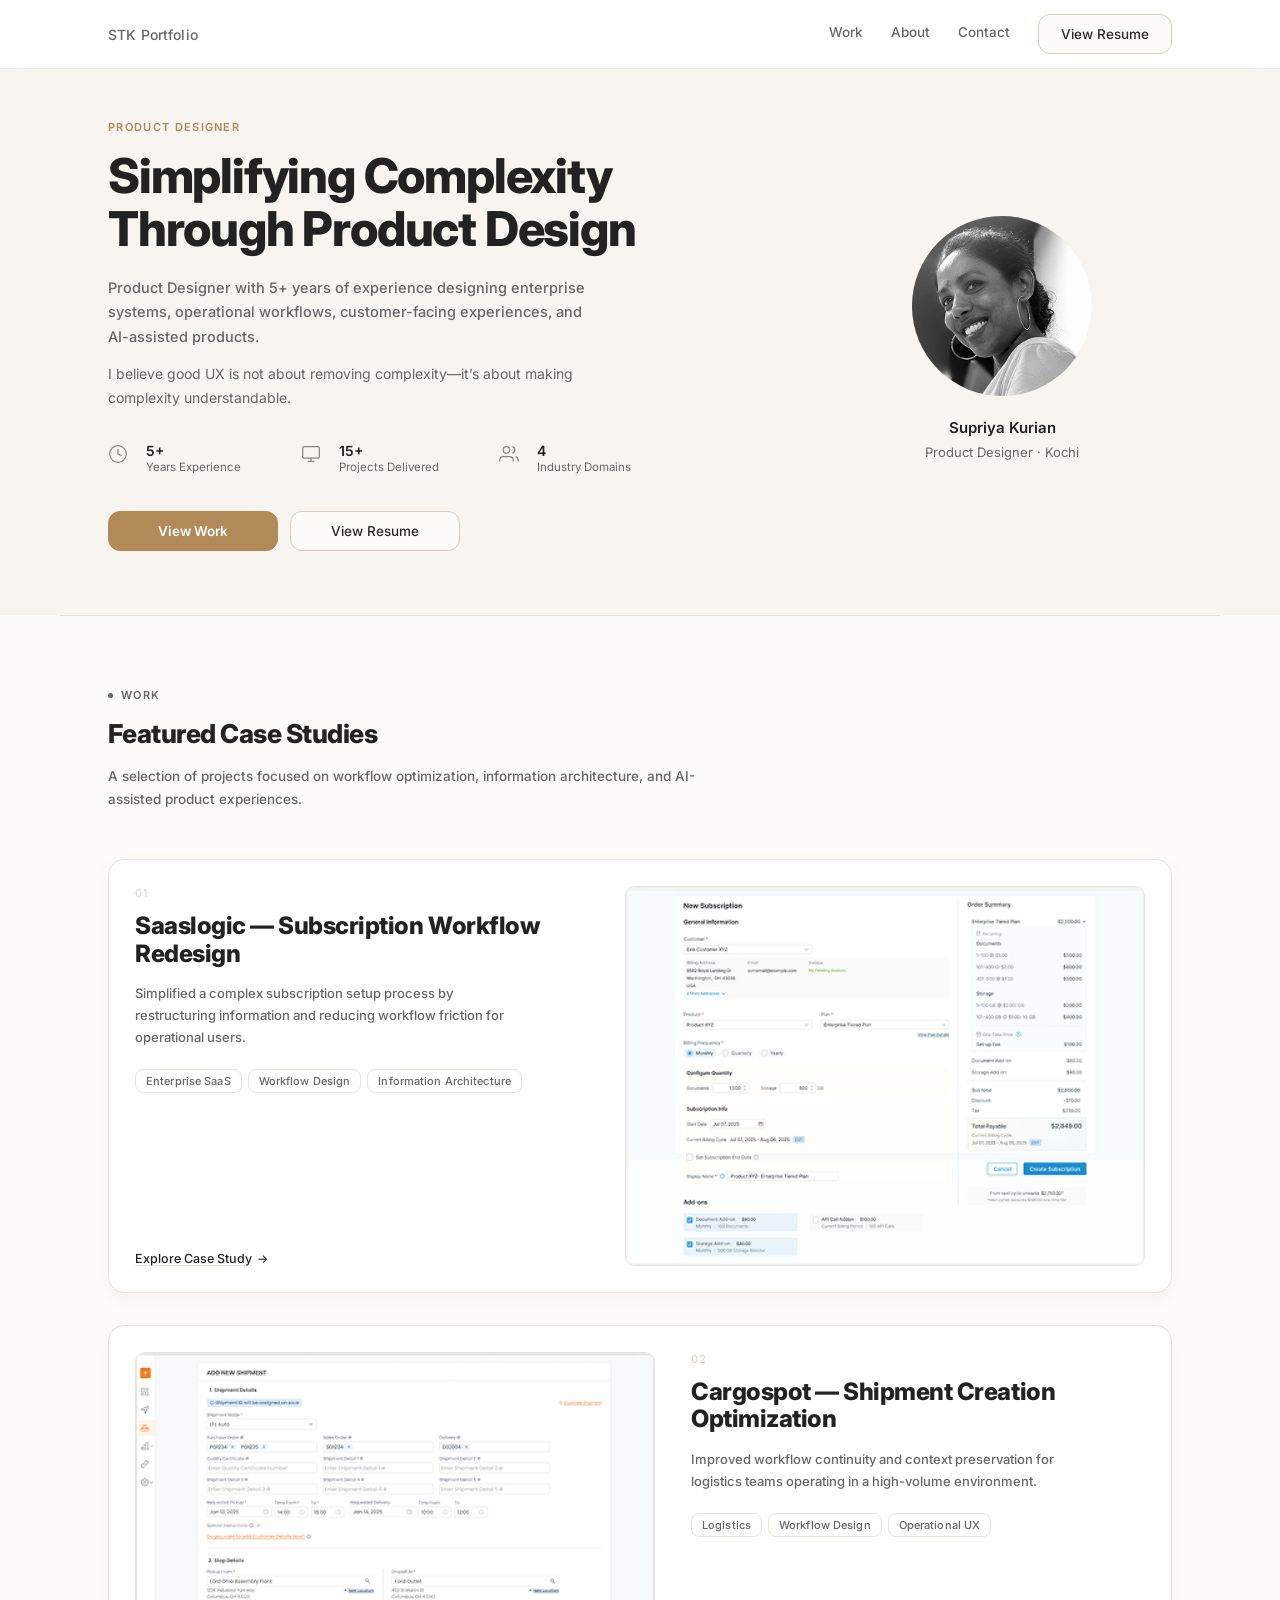
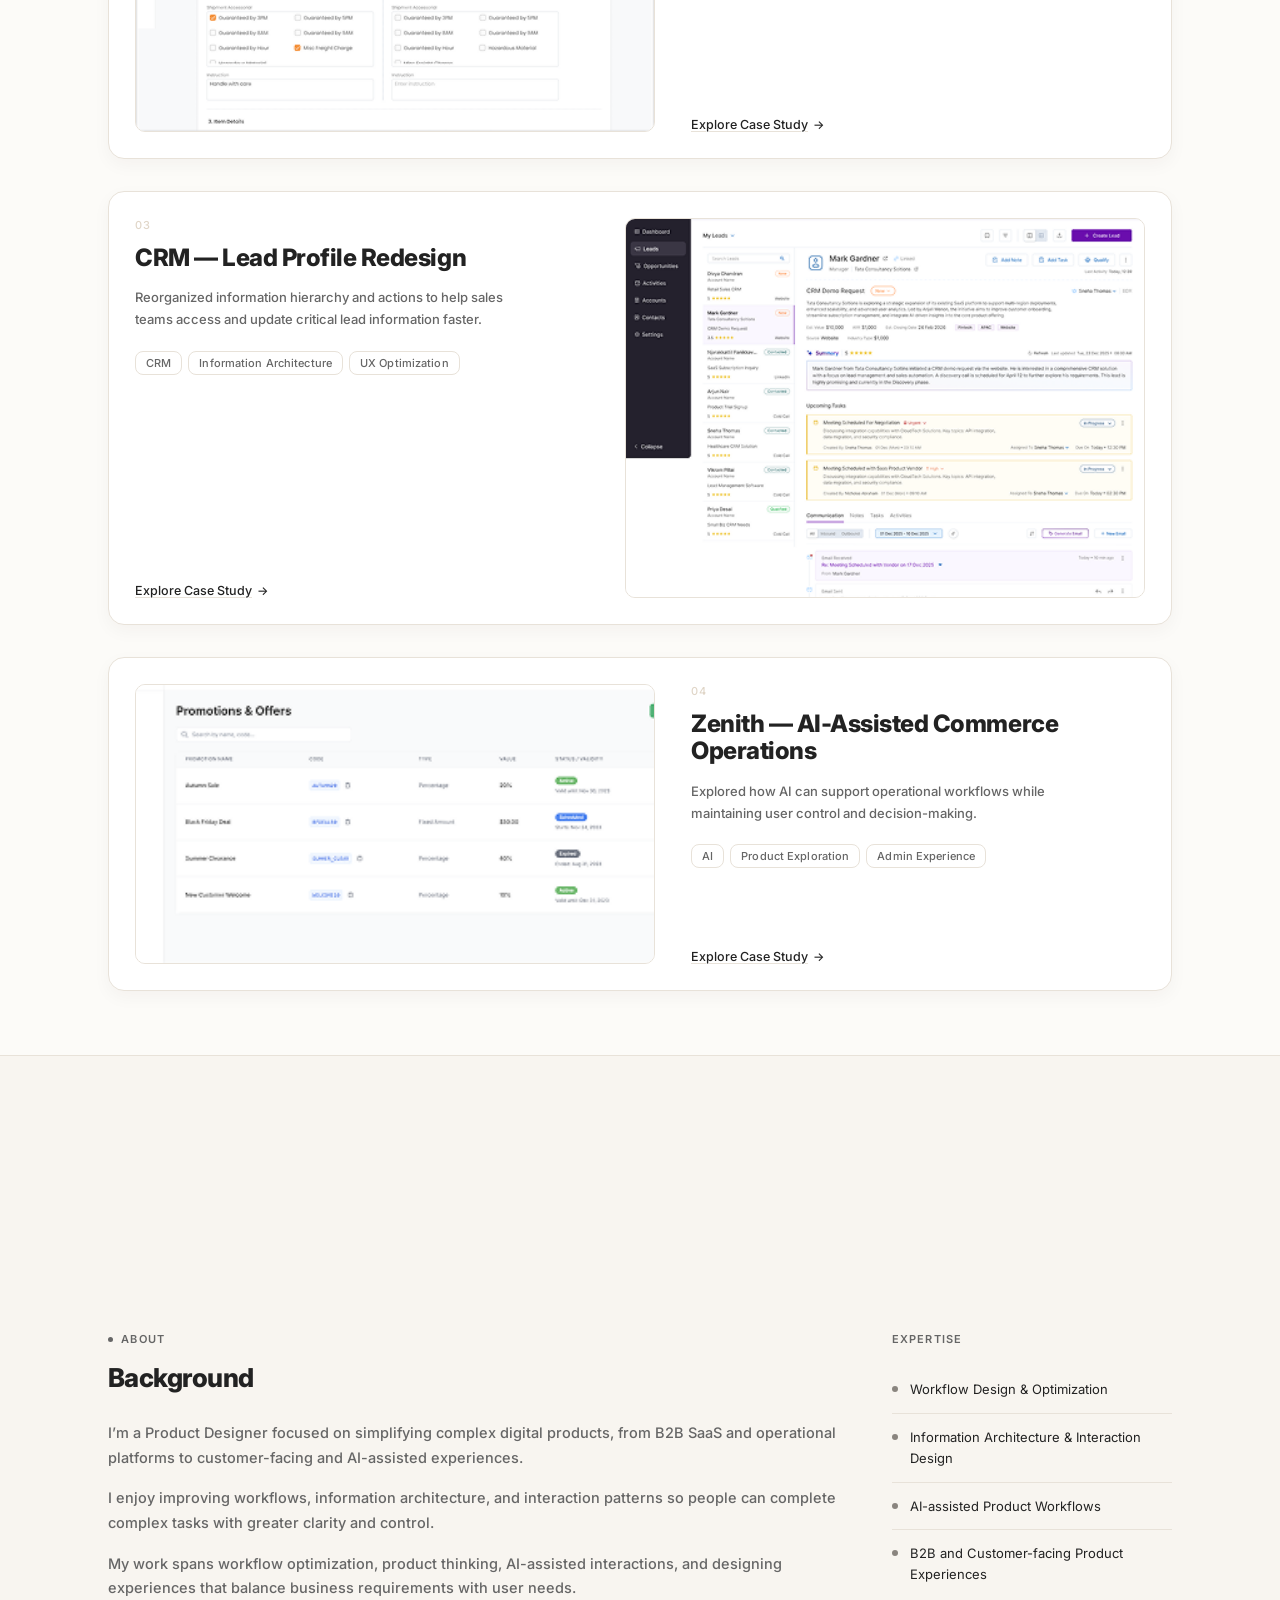
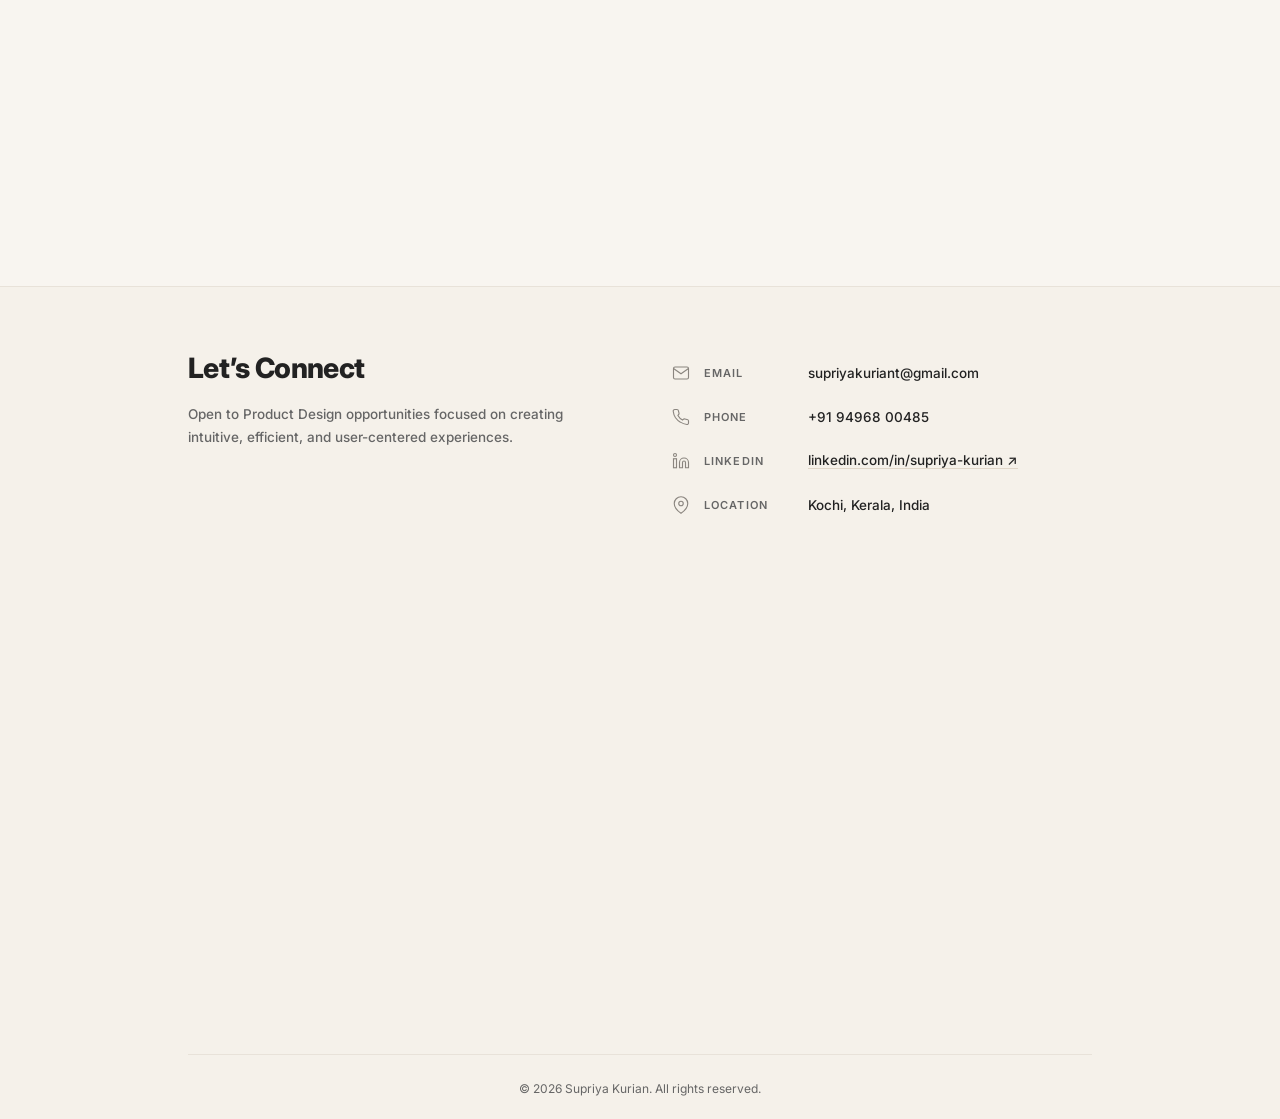
==== commit 314d93b4: "Update portfolio content and case studies" ====
--- a/index.html
+++ b/index.html
@@ -163,9 +163,9 @@
       <div class="about-left">
         <p class="sec-label-eyebrow reveal">About</p>
         <h2 class="about-heading reveal" style="transition-delay:60ms">Background</h2>
-        <p class="about-bio reveal" style="transition-delay:130ms">I&rsquo;m a Product Designer focused on designing enterprise workflows and operational experiences that improve usability, efficiency, and clarity.</p>
-        <p class="about-bio reveal" style="transition-delay:180ms">My work primarily involves B2B platforms, SaaS applications, and admin workflows where users handle complex tasks under time pressure. I enjoy simplifying workflows, improving information hierarchy, and designing systems that help users work faster without losing control.</p>
-        <p class="about-bio reveal" style="transition-delay:230ms">I&rsquo;m particularly interested in workflow optimization, AI-assisted interactions, and designing for real operational environments.</p>
+        <p class="about-bio reveal" style="transition-delay:130ms">I&rsquo;m a Product Designer focused on simplifying complex digital products, from B2B SaaS and operational platforms to customer-facing and AI-assisted experiences.</p>
+        <p class="about-bio reveal" style="transition-delay:180ms">I enjoy improving workflows, information architecture, and interaction patterns so people can complete complex tasks with greater clarity and control.</p>
+        <p class="about-bio reveal" style="transition-delay:230ms">My work spans workflow optimization, product thinking, AI-assisted interactions, and designing experiences that balance business requirements with user needs.</p>
       </div>
       <div class="about-right">
         <p class="about-skills-label reveal" style="transition-delay:290ms">Expertise</p>
@@ -223,7 +223,7 @@
       </div>
     </div>
     <div class="contact-footer">
-      <span>&copy; 2025 Supriya Kurian. All rights reserved.</span>
+      <span>&copy; 2026 Supriya Kurian. All rights reserved.</span>
     </div>
   </div>
 </section>
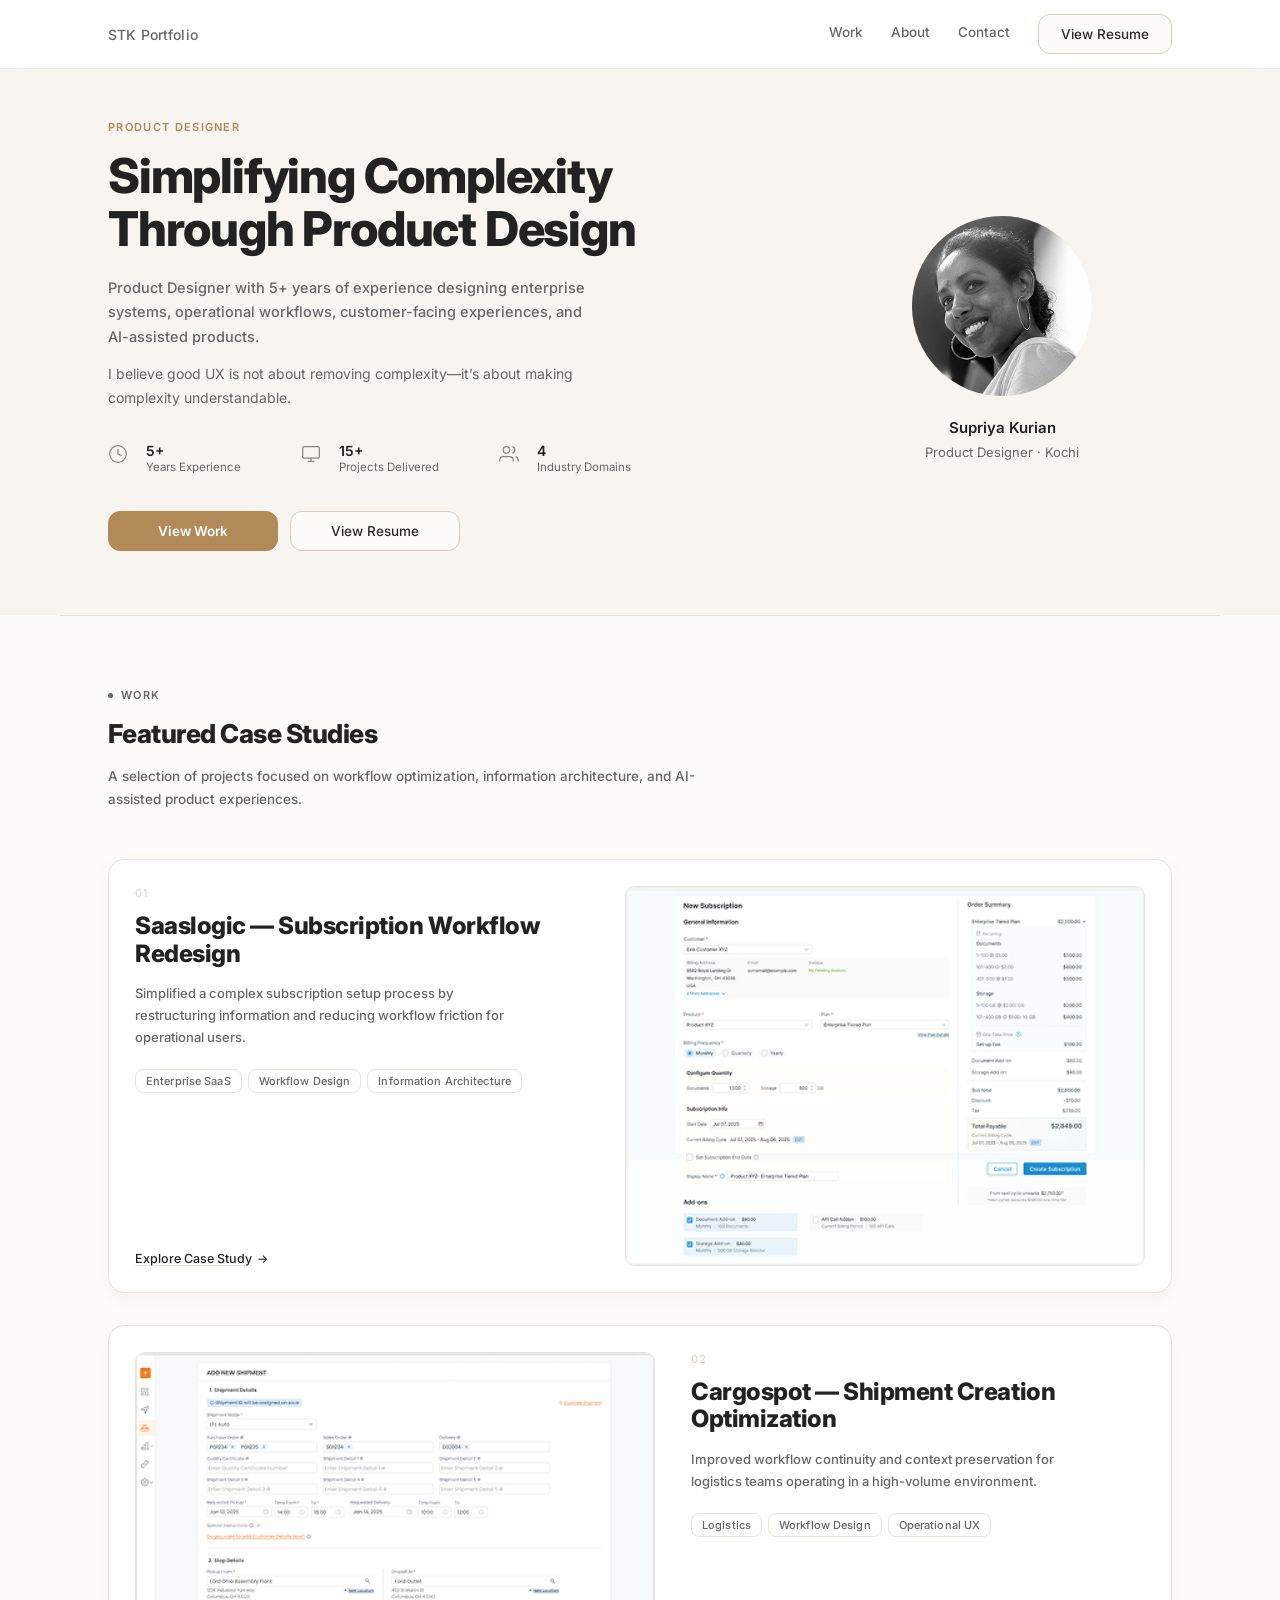
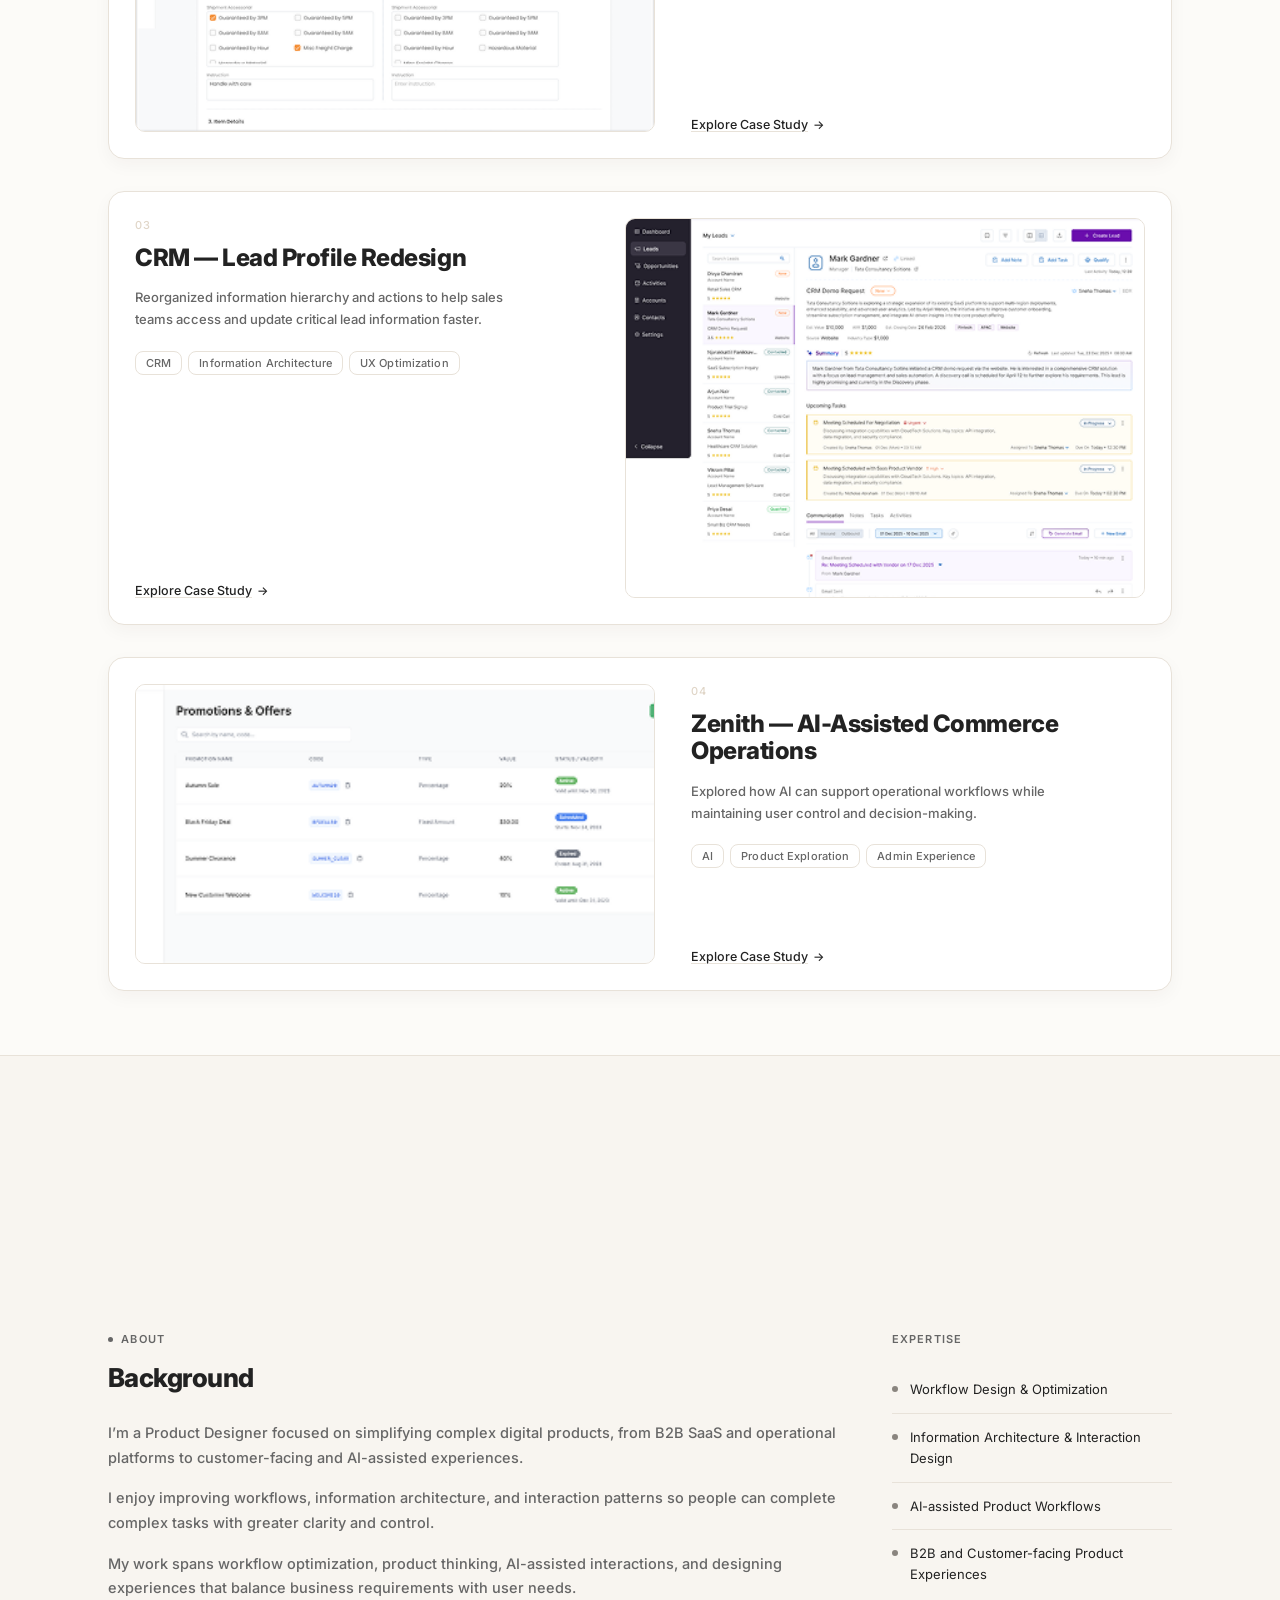
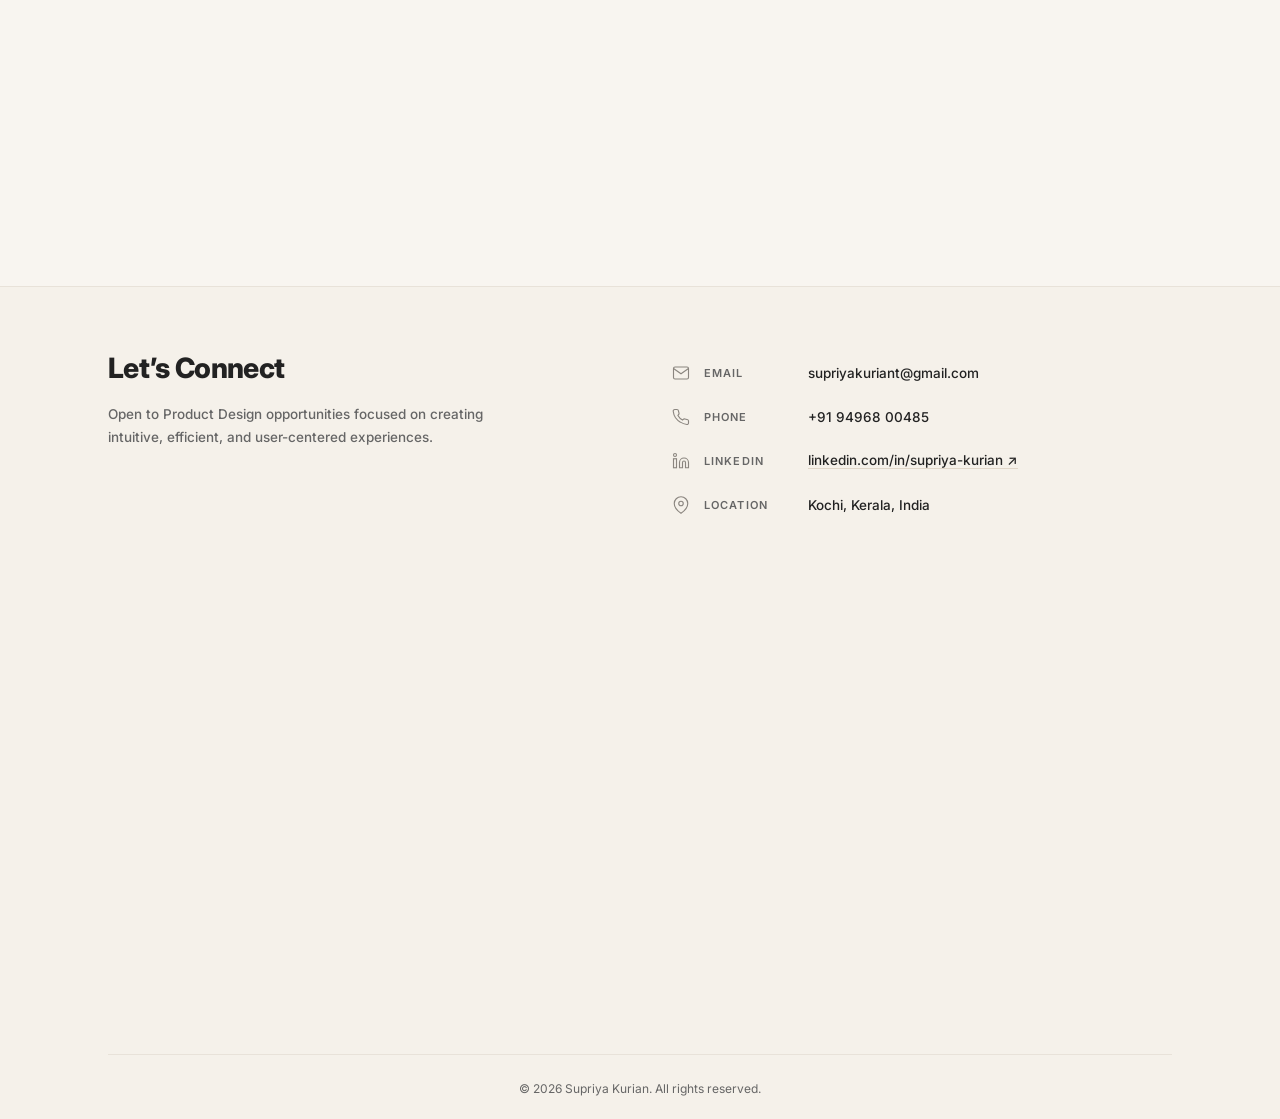
==== commit fd42e512: "Improve responsive portfolio UI" ====
--- a/index.html
+++ b/index.html
@@ -17,10 +17,18 @@
       <a class="nav-link" href="#work">Work</a>
       <a class="nav-link" href="#about">About</a>
       <a class="nav-link" href="#contact">Contact</a>
+      <button class="nav-hamburger" aria-label="Open navigation" aria-expanded="false">
+        <span></span><span></span><span></span>
+      </button>
       <a class="nav-resume" href="resume.html">View Resume</a>
     </div>
   </div>
 </nav>
+<div class="nav-mobile-menu" id="navMobileMenu">
+  <a class="nav-mobile-link" href="#work">Work</a>
+  <a class="nav-mobile-link" href="#about">About</a>
+  <a class="nav-mobile-link" href="#contact">Contact</a>
+</div>
 
 <section class="hero">
   <div class="container">
@@ -303,5 +311,6 @@
   document.querySelectorAll('.reveal').forEach(function(el){ obs.observe(el); });
 })();
 </script>
+<script src="js/nav-mobile.js"></script>
 </body>
 </html>
--- a/css/style.css
+++ b/css/style.css
@@ -78,6 +78,42 @@
 }
 .nav-resume:hover{background:#F4EEE6;border-color:#B28A58;color:#2C2A28}
 
+/* HAMBURGER */
+.nav-hamburger{
+  display:none;
+  background:none;border:none;cursor:pointer;
+  padding:8px 6px;margin:0;
+  flex-direction:column;gap:5px;align-items:center;justify-content:center;
+}
+.nav-hamburger span{
+  display:block;width:22px;height:2px;
+  background:var(--text);border-radius:2px;
+  transition:transform 200ms ease,opacity 200ms ease;
+}
+.nav-hamburger[aria-expanded="true"] span:nth-child(1){transform:translateY(7px) rotate(45deg)}
+.nav-hamburger[aria-expanded="true"] span:nth-child(2){opacity:0;transform:scaleX(0)}
+.nav-hamburger[aria-expanded="true"] span:nth-child(3){transform:translateY(-7px) rotate(-45deg)}
+
+/* MOBILE NAV DROPDOWN */
+.nav-mobile-menu{
+  display:none;
+  position:fixed;top:68px;left:0;right:0;z-index:99;
+  background:rgba(252,251,248,.97);
+  backdrop-filter:blur(10px);-webkit-backdrop-filter:blur(10px);
+  box-shadow:0 4px 16px rgba(40,35,30,.08);
+  border-top:1px solid rgba(40,35,30,.06);
+}
+.nav-mobile-menu.open{display:block}
+.nav-mobile-link{
+  display:block;
+  padding:14px 20px;
+  font-size:15px;font-weight:500;
+  color:var(--text);text-decoration:none;
+  border-bottom:1px solid rgba(40,35,30,.06);
+}
+.nav-mobile-link:last-child{border-bottom:none}
+.nav-mobile-link:active{background:rgba(178,138,88,.08)}
+
 /* HERO */
 .hero{
   padding-top:52px;padding-bottom:64px;
@@ -365,6 +401,7 @@
 }
 .contact-inner{
   flex:1;display:flex;flex-direction:column;
+  width:100%;
   padding-top:64px;padding-bottom:0;
 }
 .contact-grid{
@@ -470,21 +507,22 @@
 
 /* ── Phone (≤600px) ── */
 @media (max-width:600px){
-  /* Navigation — hide section links, keep logo + View Resume */
+  /* Navigation — hide section links, show hamburger */
   .nav-logo{white-space:nowrap;flex-shrink:0}
   .nav-links .nav-link{display:none}
-  .nav-links{gap:0}
-  .nav-resume{font-size:12px;padding:7px 13px;border-radius:10px;white-space:nowrap}
+  .nav-links{gap:12px}
+  .nav-hamburger{display:flex}
+  .nav-resume{font-size:13px;padding:7px 13px;border-radius:10px;white-space:nowrap}
 
   /* Hero */
   .hero{padding-top:28px;padding-bottom:40px}
   .hero-inner{gap:20px}
-  .hero-name{font-size:32px;margin-bottom:16px}
+  .hero-name{font-size:28px;margin-bottom:16px}
   .portrait{width:130px;height:130px;margin-bottom:12px}
-  .id-name{font-size:13.5px}
-  .id-role{font-size:12px}
+  .id-name{font-size:14px}
+  .id-role{font-size:13px}
   .hero-intro{font-size:14px;margin-bottom:10px}
-  .hero-philosophy{font-size:13.5px;margin-bottom:20px}
+  .hero-philosophy{font-size:14px;margin-bottom:20px}
 
   /* Stats — hide icons, fix 3-across layout */
   .stat-icon{display:none}
@@ -500,29 +538,29 @@
   /* Work section */
   .sec{padding-top:36px;padding-bottom:40px}
   .sec-label{font-size:22px}
-  .sec-desc{font-size:13px;margin-bottom:28px}
+  .sec-desc{font-size:13.5px;margin-bottom:28px}
   .projects{gap:16px}
 
   /* Project cards */
   .proj,.proj-alt{padding:16px;border-radius:12px;gap:14px}
-  .p-name{font-size:19px}
-  .p-desc{font-size:12.5px;margin-bottom:14px}
+  .p-name{font-size:17px}
+  .p-desc{font-size:13px;margin-bottom:14px}
   .pvisual{min-height:180px;border-radius:8px}
-  .p-link{padding-top:18px;font-size:12px}
+  .p-link{padding-top:18px;font-size:12.5px}
 
   /* About */
   .about-sec{min-height:0;display:block}
   .about-inner{padding-top:48px;padding-bottom:52px}
   .about-heading{font-size:22px;margin-bottom:18px;margin-top:8px}
-  .about-bio{font-size:13.5px}
-  .about-skill-item{font-size:12.5px}
+  .about-bio{font-size:14px}
+  .about-skill-item{font-size:13px}
 
   /* Contact */
   .contact-sec{min-height:0}
   .contact-inner{padding-top:48px;padding-bottom:0}
   .contact-heading{font-size:24px;margin-bottom:14px}
-  .contact-text{font-size:13px}
-  .contact-label{font-size:10px;width:72px}
-  .contact-value,.contact-link{font-size:13px}
+  .contact-text{font-size:13.5px}
+  .contact-label{font-size:10.5px;width:72px}
+  .contact-value,.contact-link{font-size:13.5px}
   .contact-item{gap:10px;padding:11px 0}
 }
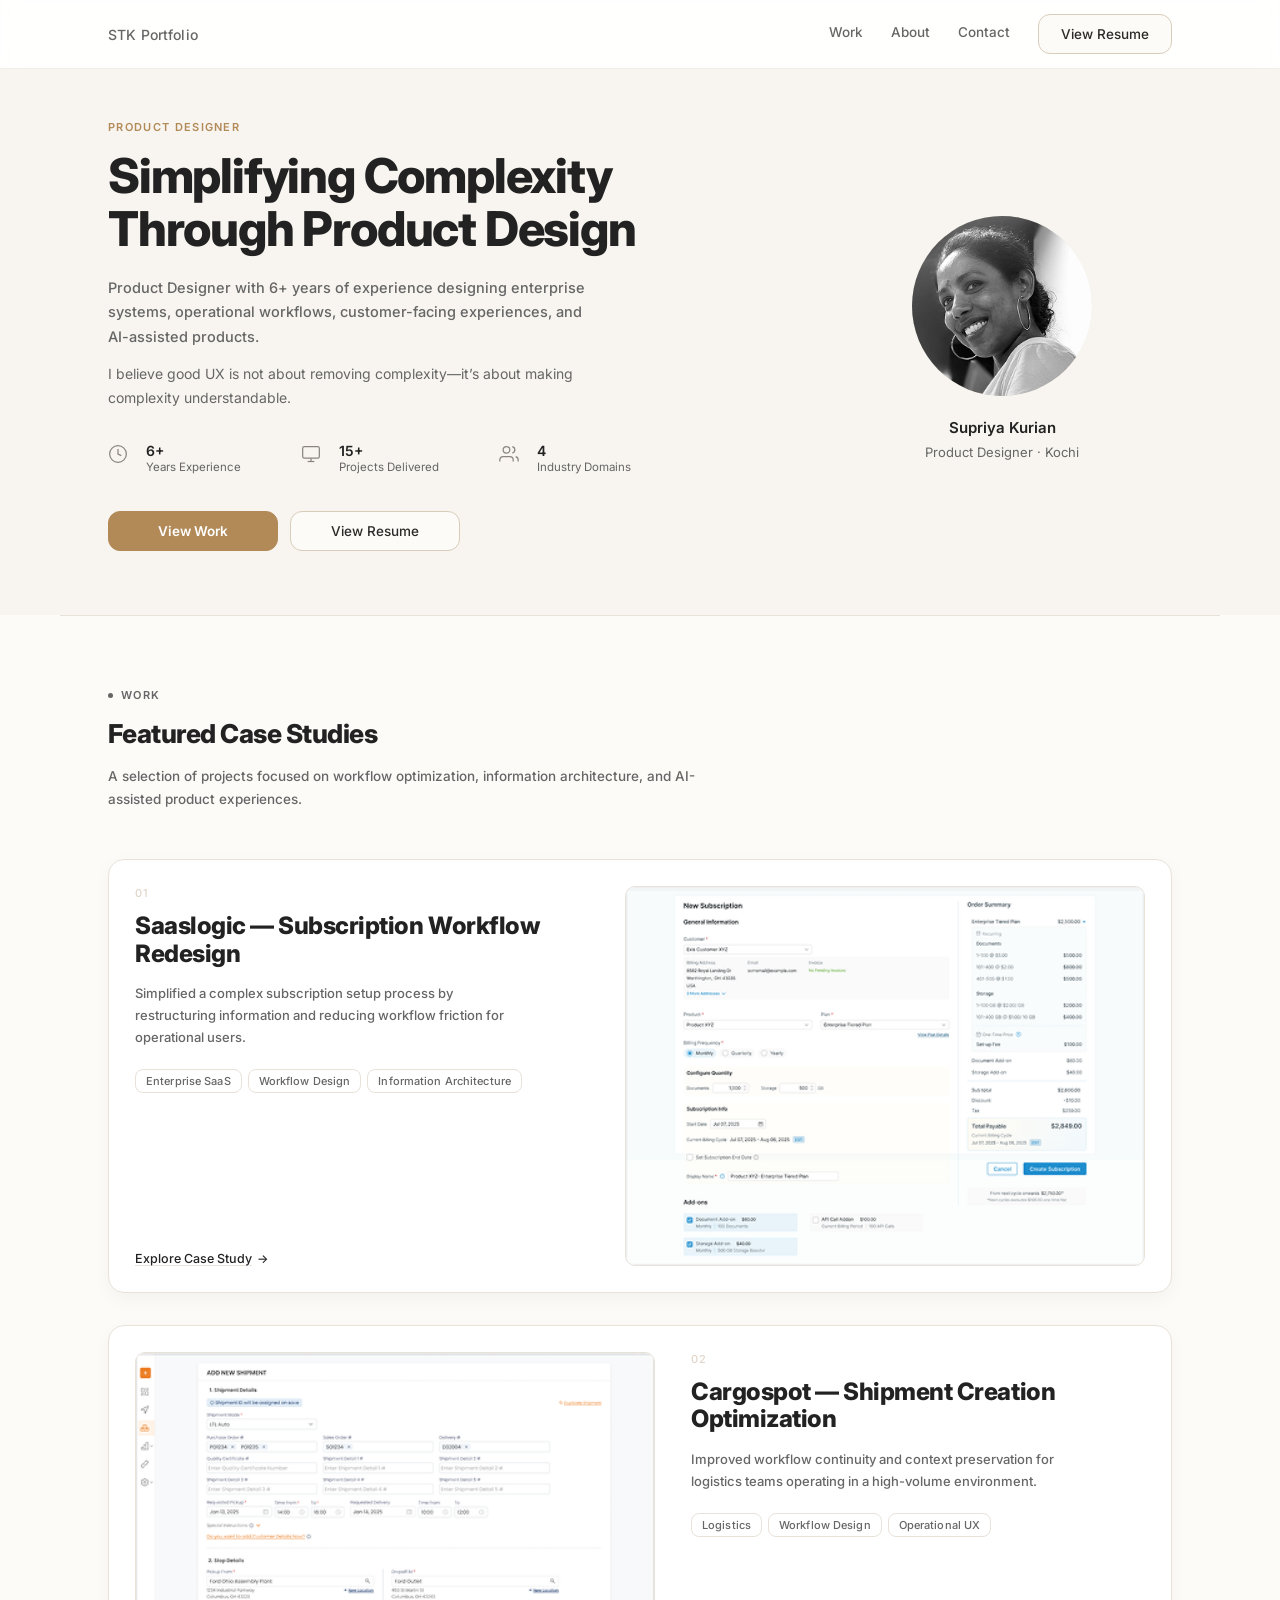
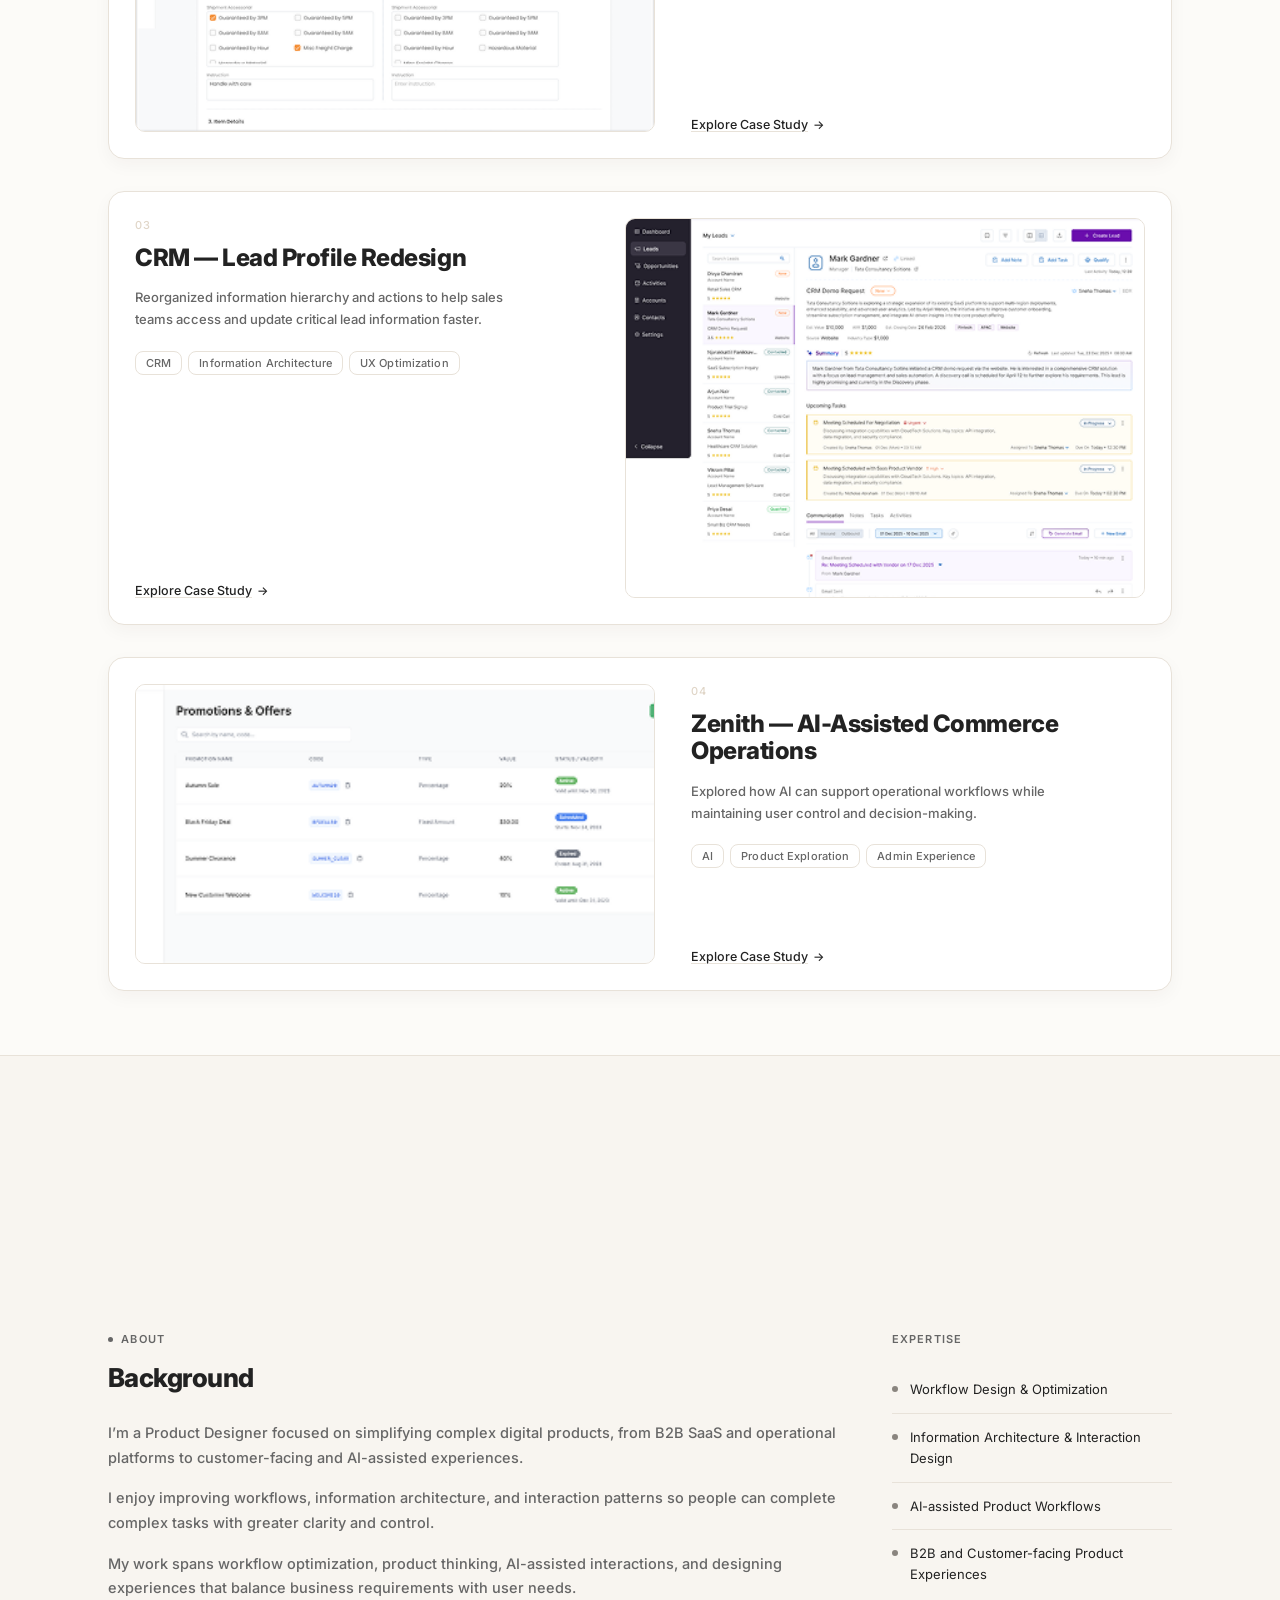
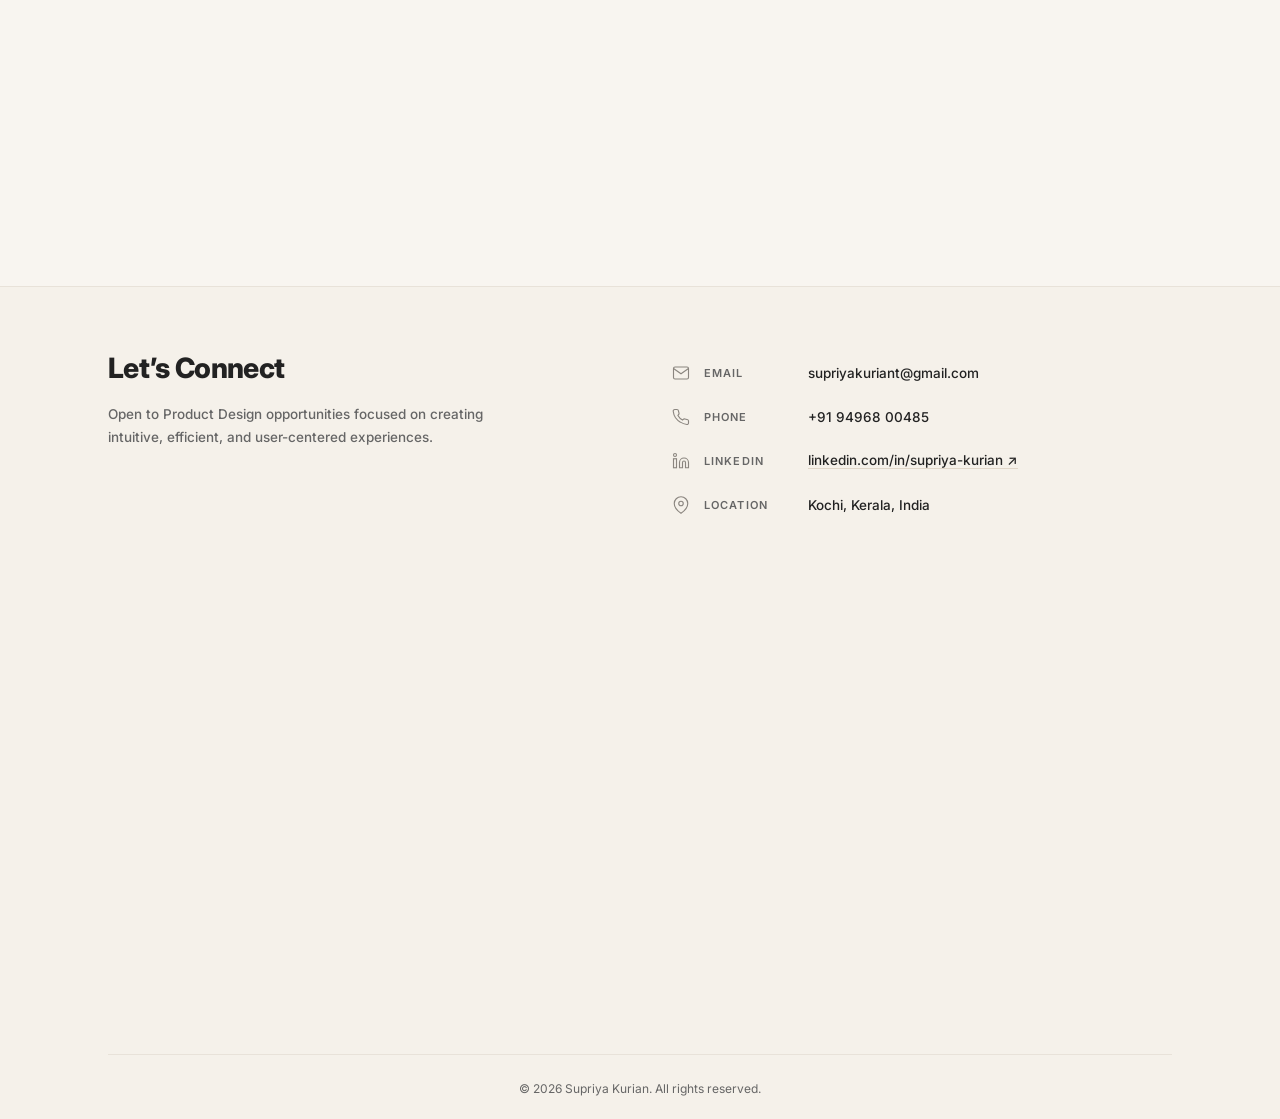
==== commit ea65d3c0: "Update portfolio and resume" ====
--- a/index.html
+++ b/index.html
@@ -37,7 +37,7 @@
     <div class="hero-left">
       <p class="role-label">Product Designer</p>
       <h1 class="hero-name">Simplifying Complexity Through Product Design</h1>
-      <p class="hero-intro">Product Designer with 5+ years of experience designing enterprise systems, operational workflows, customer-facing experiences, and AI-assisted products.</p>
+      <p class="hero-intro">Product Designer with 6+ years of experience designing enterprise systems, operational workflows, customer-facing experiences, and AI-assisted products.</p>
       <p class="hero-philosophy">I believe good UX is not about removing complexity&mdash;it&rsquo;s about making complexity understandable.</p>
       <div class="stats-row">
         <div class="stat-item">
@@ -45,7 +45,7 @@
             <svg viewBox="0 0 24 24" fill="none" stroke="currentColor" stroke-width="1.5"><circle cx="12" cy="12" r="10"/><polyline points="12 6 12 12 16 14"/></svg>
           </div>
           <div class="stat-text">
-            <span class="stat-num">5+</span>
+            <span class="stat-num">6+</span>
             <span class="stat-label">Years Experience</span>
           </div>
         </div>
